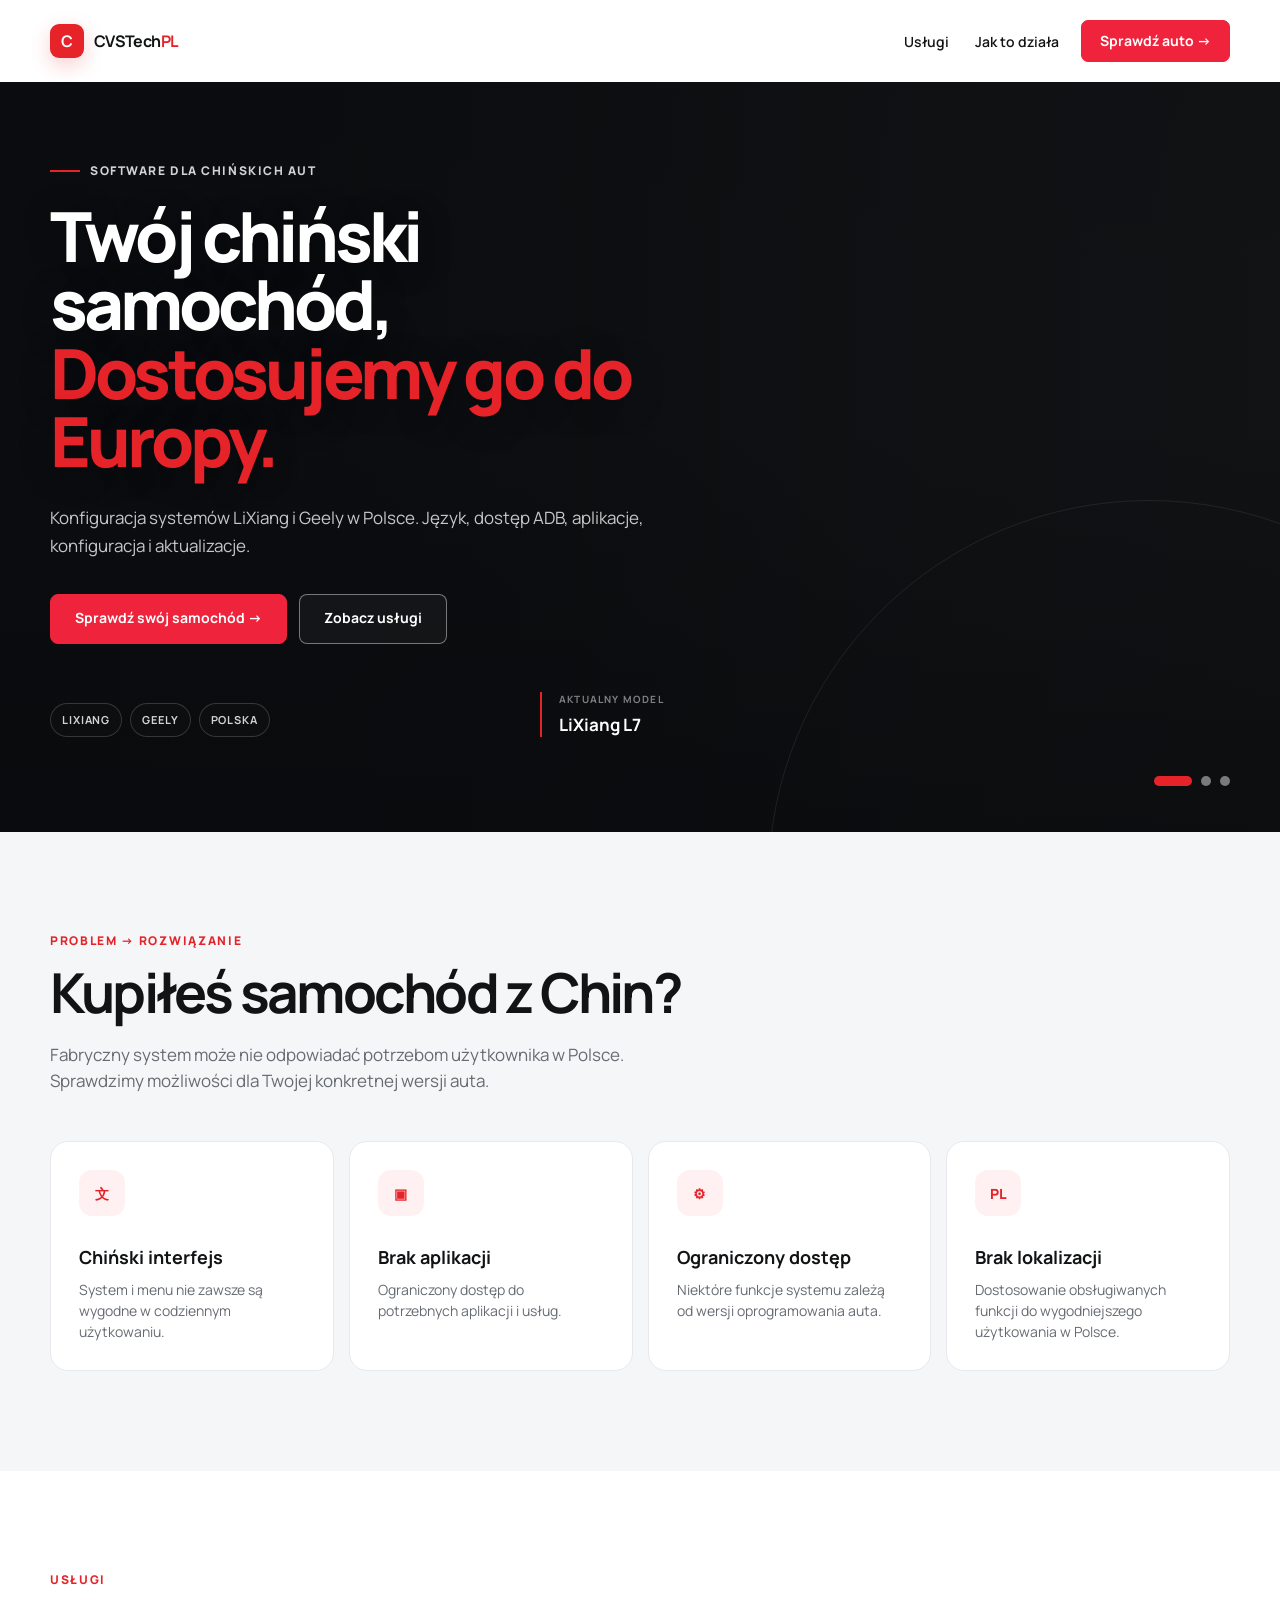
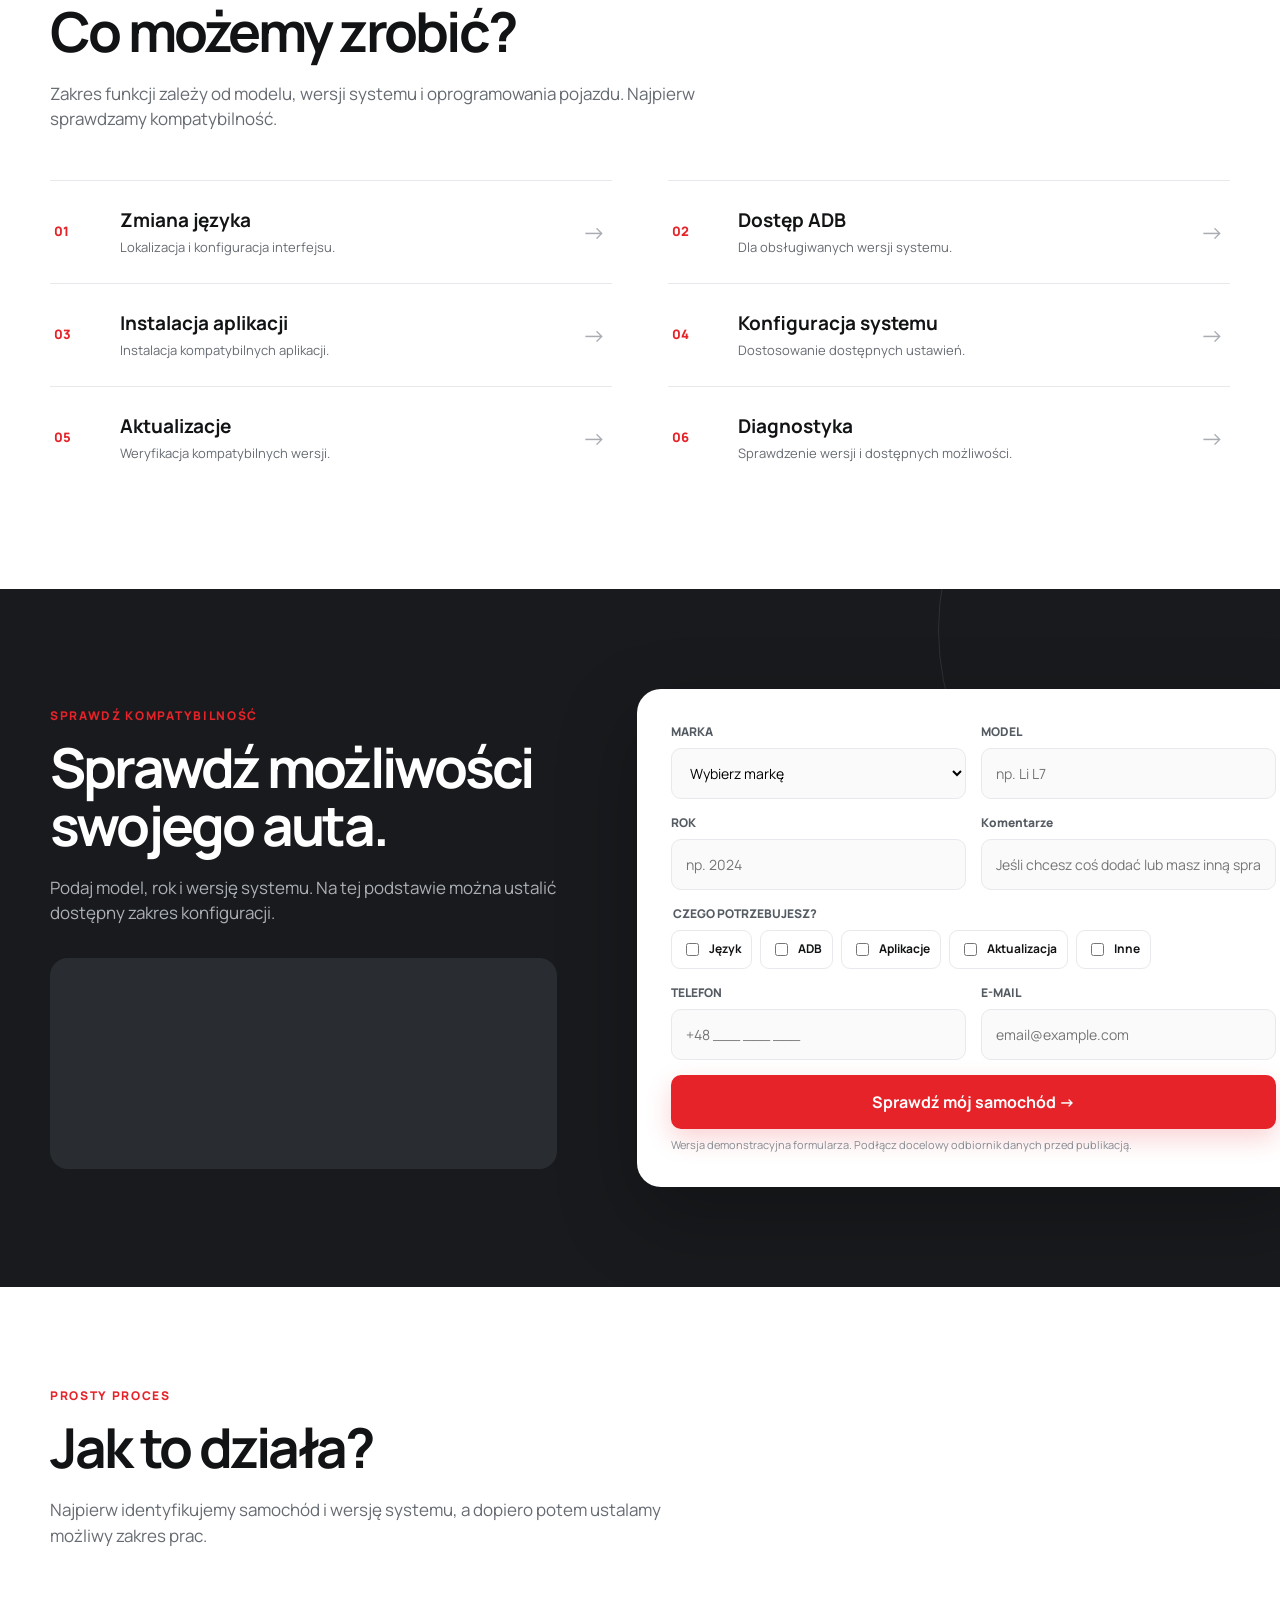
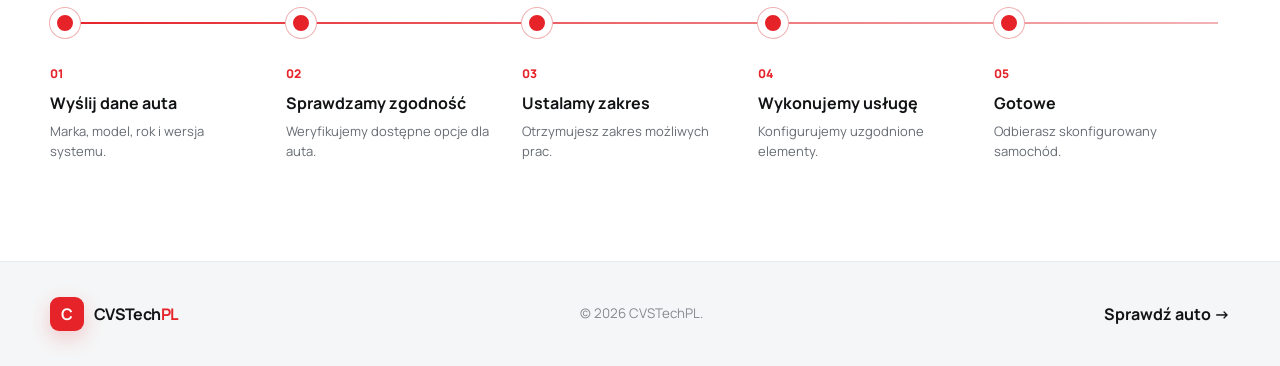
==== index.html @ 25507930 "Fix CTA buttons and Geely EX5 image" ====
<!doctype html>
<html lang="pl">

<head>
  <meta charset="utf-8">

  <meta
    name="viewport"
    content="width=device-width, initial-scale=1"
  >

  <meta
    name="description"
    content="Konfiguracja systemów Li Auto i Geely w Polsce: język, ADB, aplikacje, aktualizacje i diagnostyka."
  >

  <title>CVSTech PL | LiXiang & Geely</title>

  <!-- Google Fonts -->
  <link
    rel="preconnect"
    href="https://fonts.googleapis.com"
  >

  <link
    rel="preconnect"
    href="https://fonts.gstatic.com"
    crossorigin
  >

  <link
    href="https://fonts.googleapis.com/css2?family=Manrope:wght@400;500;600;700;800&display=swap"
    rel="stylesheet"
  >

  <!-- Main stylesheet -->
  <link
    rel="stylesheet"
    href="style.css"
  >

  <!-- =====================================================
       BUTTON / NAVIGATION FIX
       Оставляем здесь, чтобы не ломать существующий style.css
  ====================================================== -->

  <style>

    html {
      scroll-behavior: smooth;
    }


    /* =====================================================
       BUTTON RESET
    ====================================================== */

    button {
      font: inherit;
    }


    /* =====================================================
       BRAND BUTTON
    ====================================================== */

    .brand-button {
      appearance: none;
      -webkit-appearance: none;

      display: inline-flex;
      align-items: center;
      gap: 10px;

      margin: 0;
      padding: 0;

      border: 0;
      outline: 0;

      background: transparent;
      color: inherit;

      font-family: inherit;
      font-size: inherit;
      font-weight: 700;

      cursor: pointer;
    }


    /* =====================================================
       NAVIGATION
    ====================================================== */

    .main-nav {
      display: flex;
      align-items: center;
      gap: 18px;
    }


    .nav-button {
      appearance: none;
      -webkit-appearance: none;

      display: inline-flex;
      align-items: center;
      justify-content: center;

      margin: 0;
      padding: 9px 4px;

      border: none;
      outline: none;

      background: transparent;
      color: inherit;

      font-family: inherit;
      font-size: 14px;
      font-weight: 600;

      cursor: pointer;

      transition:
        color 0.2s ease,
        opacity 0.2s ease;
    }


    .nav-button:hover {
      color: #ef233c;
    }


    /* =====================================================
       NEW CTA BUTTON
    ====================================================== */

    .cv-button {
      appearance: none;
      -webkit-appearance: none;

      display: inline-flex;
      align-items: center;
      justify-content: center;

      min-height: 50px;

      padding: 14px 24px;

      border: 1px solid #ef233c;
      border-radius: 8px;

      background: #ef233c;
      color: #ffffff;

      font-family: inherit;
      font-size: 14px;
      font-weight: 700;
      line-height: 1.2;

      text-align: center;
      text-decoration: none;

      cursor: pointer;

      transition:
        background-color 0.2s ease,
        border-color 0.2s ease,
        color 0.2s ease,
        transform 0.2s ease,
        box-shadow 0.2s ease;
    }


    .cv-button:hover {
      background: #d90429;
      border-color: #d90429;

      transform: translateY(-1px);

      box-shadow:
        0 8px 24px
        rgba(239, 35, 60, 0.25);
    }


    .cv-button:active {
      transform: translateY(0);
    }


    .cv-button:focus-visible {
      outline: 3px solid rgba(239, 35, 60, 0.35);
      outline-offset: 3px;
    }


    /* =====================================================
       SMALL HEADER BUTTON
    ====================================================== */

    .cv-button-small {
      min-height: 42px;

      padding: 11px 18px;

      border-radius: 7px;
    }


    /* =====================================================
       SECONDARY BUTTON
    ====================================================== */

    .cv-button-secondary {
      background:
        rgba(255, 255, 255, 0.04);

      border-color:
        rgba(255, 255, 255, 0.42);

      color: #ffffff;

      box-shadow: none;
    }


    .cv-button-secondary:hover {
      background:
        rgba(255, 255, 255, 0.12);

      border-color:
        rgba(255, 255, 255, 0.75);

      color: #ffffff;

      box-shadow: none;
    }


    /* =====================================================
       HERO ACTIONS
    ====================================================== */

    .hero-actions {
      display: flex;
      align-items: center;
      flex-wrap: wrap;

      gap: 12px;

      margin-top: 28px;
    }


    /* =====================================================
       HEADER STRUCTURE
    ====================================================== */

    .header-inner {
      display: flex;
      align-items: center;
      justify-content: space-between;

      gap: 24px;
    }


    /* =====================================================
       CAR IMAGE
    ====================================================== */

    .car-photo {
      overflow: hidden;

      width: 100%;

      margin:
        28px
        0
        0;

      border-radius: 16px;
    }


    .car-photo img {
      display: block;

      width: 100%;
      height: auto;

      object-fit: cover;
    }


    /* =====================================================
       FOOTER BUTTON
    ====================================================== */

    .footer-button {
      appearance: none;
      -webkit-appearance: none;

      margin: 0;
      padding: 8px 0;

      border: 0;

      background: transparent;
      color: inherit;

      font-family: inherit;
      font-size: inherit;
      font-weight: 700;

      cursor: pointer;

      transition:
        color 0.2s ease;
    }


    .footer-button:hover {
      color: #ef233c;
    }


    /* =====================================================
       SCROLL OFFSET
    ====================================================== */

    #top,
    #services,
    #check-car,
    #process {
      scroll-margin-top: 100px;
    }


    /* =====================================================
       MOBILE
    ====================================================== */

    @media (max-width: 768px) {

      .main-nav {
        gap: 8px;
      }


      .main-nav .nav-button {
        display: none;
      }


      .cv-button-small {
        min-height: 40px;

        padding: 10px 13px;

        font-size: 12px;
      }


      .hero-actions {
        flex-direction: column;
        align-items: stretch;

        width: 100%;
      }


      .hero-actions .cv-button {
        width: 100%;
      }


      .mobile-cta .cv-button {
        width: 100%;
      }

    }

  </style>

</head>


<body>


  <!-- =====================================================
       HEADER
  ====================================================== -->

  <header class="site-header">

    <div class="container header-inner">


      <!-- BRAND -->

      <button
        class="brand brand-button"
        type="button"
        data-scroll-target="top"
        aria-label="Przejdź na początek strony"
      >

        <span class="brand-mark">
          C
        </span>

        <span>
          CVSTech<span class="text-red">PL</span>
        </span>

      </button>


      <!-- NAVIGATION -->

      <nav
        class="main-nav"
        aria-label="Główna nawigacja"
      >


        <button
          class="nav-button"
          type="button"
          data-scroll-target="services"
        >
          Usługi
        </button>


        <button
          class="nav-button"
          type="button"
          data-scroll-target="process"
        >
          Jak to działa
        </button>


        <button
          class="cv-button cv-button-small"
          type="button"
          data-scroll-target="check-car"
        >
          Sprawdź auto →
        </button>


      </nav>


    </div>

  </header>


  <!-- =====================================================
       MAIN
  ====================================================== -->

  <main id="top">


    <!-- ===================================================
         01. HERO
    ==================================================== -->

    <section
      class="hero"
      aria-label="CVSTech - oprogramowanie dla chińskich samochodów"
    >


      <!-- ===============================================
           HERO BACKGROUND CAROUSEL
      ================================================ -->

      <div
        class="hero-carousel"
        aria-hidden="true"
      >


        <!-- LIXIANG L7 -->

        <div
          class="hero-carousel-slide is-active"
          data-model="LiXiang L7"
        ></div>


        <!-- LIXIANG L9 -->

        <div
          class="hero-carousel-slide"
          data-model="LiXiang L9"
        ></div>


        <!-- GEELY EX5 -->

        <div
          class="hero-carousel-slide"
          data-model="Geely EX5"
        ></div>


      </div>


      <!-- ===============================================
           HERO OVERLAY
      ================================================ -->

      <div
        class="hero-carousel-overlay"
        aria-hidden="true"
      ></div>


      <!-- ===============================================
           HERO CONTENT
      ================================================ -->

      <div class="container hero-content">


        <div class="hero-copy">


          <!-- EYEBROW -->

          <p class="eyebrow">
            Software dla chińskich aut
          </p>


          <!-- TITLE -->

          <h1>

            Twój chiński samochód,

            <br>

            <span class="text-red">
              Dostosujemy go do Europy.
            </span>

          </h1>


          <!-- DESCRIPTION -->

          <p class="hero-lead">

            Konfiguracja systemów LiXiang i Geely w Polsce.
            Język, dostęp ADB, aplikacje, konfiguracja
            i aktualizacje.

          </p>


          <!-- ===========================================
               HERO BUTTONS
          ============================================ -->

          <div class="hero-actions">


            <!-- PRIMARY CTA -->

            <button
              class="cv-button"
              type="button"
              data-scroll-target="check-car"
            >
              Sprawdź swój samochód →
            </button>


            <!-- SECONDARY CTA -->

            <button
              class="cv-button cv-button-secondary"
              type="button"
              data-scroll-target="services"
            >
              Zobacz usługi
            </button>


          </div>


          <!-- ===========================================
               HERO INFO
          ============================================ -->

          <div class="hero-info">


            <!-- BRANDS -->

            <div
              class="brand-chips hero-brand-chips"
              aria-label="Obsługiwane marki"
            >


              <span>
                LIXIANG
              </span>


              <span>
                GEELY
              </span>


              <span>
                POLSKA
              </span>


            </div>


            <!-- CURRENT MODEL -->

            <div class="hero-current-model">


              <small>
                AKTUALNY MODEL
              </small>


              <strong id="hero-model-name">
                LiXiang L7
              </strong>


            </div>


          </div>


        </div>


      </div>


      <!-- ===============================================
           CAROUSEL CONTROLS
      ================================================ -->

      <div
        class="hero-carousel-controls"
        aria-label="Wybór samochodu"
      >


        <!-- L7 -->

        <button
          class="hero-carousel-dot is-active"
          type="button"
          data-slide-index="0"
          aria-label="Pokaż LiXiang L7"
          aria-pressed="true"
        ></button>


        <!-- L9 -->

        <button
          class="hero-carousel-dot"
          type="button"
          data-slide-index="1"
          aria-label="Pokaż LiXiang L9"
          aria-pressed="false"
        ></button>


        <!-- GEELY -->

        <button
          class="hero-carousel-dot"
          type="button"
          data-slide-index="2"
          aria-label="Pokaż Geely EX5"
          aria-pressed="false"
        ></button>


      </div>


    </section>


    <!-- ===================================================
         END HERO
    ==================================================== -->


    <!-- ===================================================
         02. CUSTOMER PROBLEMS
    ==================================================== -->

    <section class="section section-muted">


      <div class="container">


        <!-- SECTION LABEL -->

        <p class="section-label">
          Problem → rozwiązanie
        </p>


        <!-- SECTION TITLE -->

        <h2>
          Kupiłeś samochód z Chin?
        </h2>


        <!-- SECTION DESCRIPTION -->

        <p class="section-intro">

          Fabryczny system może nie odpowiadać potrzebom
          użytkownika w Polsce. Sprawdzimy możliwości
          dla Twojej konkretnej wersji auta.

        </p>


        <!-- PROBLEMS GRID -->

        <div class="problem-grid">


          <!-- ===========================================
               CARD 01
          ============================================ -->

          <article class="info-card">


            <span class="card-icon">
              文
            </span>


            <h3>
              Chiński interfejs
            </h3>


            <p>
              System i menu nie zawsze są wygodne
              w codziennym użytkowaniu.
            </p>


          </article>


          <!-- ===========================================
               CARD 02
          ============================================ -->

          <article class="info-card">


            <span class="card-icon">
              ▣
            </span>


            <h3>
              Brak aplikacji
            </h3>


            <p>
              Ograniczony dostęp do potrzebnych
              aplikacji i usług.
            </p>


          </article>


          <!-- ===========================================
               CARD 03
          ============================================ -->

          <article class="info-card">


            <span class="card-icon">
              ⚙
            </span>


            <h3>
              Ograniczony dostęp
            </h3>


            <p>
              Niektóre funkcje systemu zależą
              od wersji oprogramowania auta.
            </p>


          </article>


          <!-- ===========================================
               CARD 04
          ============================================ -->

          <article class="info-card">


            <span class="card-icon">
              PL
            </span>


            <h3>
              Brak lokalizacji
            </h3>


            <p>
              Dostosowanie obsługiwanych funkcji
              do wygodniejszego użytkowania w Polsce.
            </p>


          </article>


        </div>


      </div>


    </section>


    <!-- ===================================================
         03. SERVICES
    ==================================================== -->

    <section
      class="section"
      id="services"
    >


      <div class="container">


        <!-- SECTION LABEL -->

        <p class="section-label">
          Usługi
        </p>


        <!-- TITLE -->

        <h2>
          Co możemy zrobić?
        </h2>


        <!-- INTRO -->

        <p class="section-intro">

          Zakres funkcji zależy od modelu,
          wersji systemu i oprogramowania pojazdu.

          Najpierw sprawdzamy kompatybilność.

        </p>


        <!-- SERVICES -->

        <div class="services-grid">


          <!-- ===========================================
               SERVICE 01
          ============================================ -->

          <article class="service-item">


            <span>
              01
            </span>


            <div>


              <h3>
                Zmiana języka
              </h3>


              <p>
                Lokalizacja i konfiguracja interfejsu.
              </p>


            </div>


            <b>
              →
            </b>


          </article>


          <!-- ===========================================
               SERVICE 02
          ============================================ -->

          <article class="service-item">


            <span>
              02
            </span>


            <div>


              <h3>
                Dostęp ADB
              </h3>


              <p>
                Dla obsługiwanych wersji systemu.
              </p>


            </div>


            <b>
              →
            </b>


          </article>


          <!-- ===========================================
               SERVICE 03
          ============================================ -->

          <article class="service-item">


            <span>
              03
            </span>


            <div>


              <h3>
                Instalacja aplikacji
              </h3>


              <p>
                Instalacja kompatybilnych aplikacji.
              </p>


            </div>


            <b>
              →
            </b>


          </article>


          <!-- ===========================================
               SERVICE 04
          ============================================ -->

          <article class="service-item">


            <span>
              04
            </span>


            <div>


              <h3>
                Konfiguracja systemu
              </h3>


              <p>
                Dostosowanie dostępnych ustawień.
              </p>


            </div>


            <b>
              →
            </b>


          </article>


          <!-- ===========================================
               SERVICE 05
          ============================================ -->

          <article class="service-item">


            <span>
              05
            </span>


            <div>


              <h3>
                Aktualizacje
              </h3>


              <p>
                Weryfikacja kompatybilnych wersji.
              </p>


            </div>


            <b>
              →
            </b>


          </article>


          <!-- ===========================================
               SERVICE 06
          ============================================ -->

          <article class="service-item">


            <span>
              06
            </span>


            <div>


              <h3>
                Diagnostyka
              </h3>


              <p>
                Sprawdzenie wersji
                i dostępnych możliwości.
              </p>


            </div>


            <b>
              →
            </b>


          </article>


        </div>


      </div>


    </section>


    <!-- ===================================================
         04. CAR CHECK
    ==================================================== -->

    <section
      class="check-car"
      id="check-car"
    >


      <div class="container check-grid">


        <!-- =============================================
             LEFT COLUMN
        ============================================== -->

        <div>


          <!-- LABEL -->

          <p class="section-label">
            Sprawdź kompatybilność
          </p>


          <!-- TITLE -->

          <h2>
            Sprawdź możliwości swojego auta.
          </h2>


          <!-- DESCRIPTION -->

          <p class="section-intro">

            Podaj model, rok i wersję systemu.

            Na tej podstawie można ustalić
            dostępny zakres konfiguracji.

          </p>


          <!-- CAR IMAGE -->

         <figure
  class="car-photo car-photo-geely"
  role="img"
  aria-label="Geely EX5"
></figure>


        </div>


        <!-- =============================================
             FORM
        ============================================== -->

        <form
          class="lead-form"
          id="lead-form"
        >


          <div class="form-grid">


            <!-- =========================================
                 BRAND
            ========================================== -->

            <label>


              <span>
                MARKA
              </span>


              <select
                name="brand"
                required
              >


                <option
                  value=""
                  selected
                  disabled
                >
                  Wybierz markę
                </option>


                <option value="Li Auto">
                  Li Auto
                </option>


                <option value="Geely">
                  Geely
                </option>


                <option value="Inna">
                  Inna
                </option>


              </select>


            </label>


            <!-- =========================================
                 MODEL
            ========================================== -->

            <label>


              <span>
                MODEL
              </span>


              <input
                type="text"
                name="model"
                required
                placeholder="np. Li L7"
              >


            </label>


            <!-- =========================================
                 YEAR
            ========================================== -->

            <label>


              <span>
                ROK
              </span>


              <input
                type="text"
                name="year"
                inputmode="numeric"
                placeholder="np. 2024"
              >


            </label>


            <!-- =========================================
                 SYSTEM VERSION
            ========================================== -->

            <label>


              <span>
                Komentarze
              </span>


              <input
                type="text"
                name="system-version"
                placeholder="Jeśli chcesz coś dodać lub masz inną sprawę, napisz tutaj"
              >


            </label>


            <!-- =========================================
                 REQUESTED SERVICES
            ========================================== -->

            <fieldset class="form-full">


              <legend>
                CZEGO POTRZEBUJESZ?
              </legend>


              <div class="checkboxes">


                <!-- LANGUAGE -->

                <label>

                  <input
                    type="checkbox"
                    name="services"
                    value="language"
                  >

                  Język

                </label>


                <!-- ADB -->

                <label>

                  <input
                    type="checkbox"
                    name="services"
                    value="adb"
                  >

                  ADB

                </label>


                <!-- APPLICATIONS -->

                <label>

                  <input
                    type="checkbox"
                    name="services"
                    value="apps"
                  >

                  Aplikacje

                </label>


                <!-- UPDATE -->

                <label>

                  <input
                    type="checkbox"
                    name="services"
                    value="update"
                  >

                  Aktualizacja

                </label>


                <!-- OTHER -->

                <label>

                  <input
                    type="checkbox"
                    name="services"
                    value="other"
                  >

                  Inne

                </label>


              </div>


            </fieldset>


            <!-- =========================================
                 PHONE
            ========================================== -->

            <label>


              <span>
                TELEFON
              </span>


              <input
                type="tel"
                name="phone"
                placeholder="+48 ___ ___ ___"
              >


            </label>


            <!-- =========================================
                 EMAIL
            ========================================== -->

            <label>


              <span>
                E-MAIL
              </span>


              <input
                type="email"
                name="email"
                placeholder="email@example.com"
              >


            </label>


            <!-- =========================================
                 SUBMIT
            ========================================== -->

            <div class="form-full">


              <button
                class="button button-full"
                type="submit"
              >
                Sprawdź mój samochód →
              </button>


              <p class="form-note">

                Wersja demonstracyjna formularza.

                Podłącz docelowy odbiornik danych
                przed publikacją.

              </p>


              <p
                class="form-success"
                id="form-success"
                role="status"
                hidden
              >

                ✓ Formularz został poprawnie sprawdzony.

              </p>


            </div>


          </div>


        </form>


      </div>


    </section>


    <!-- ===================================================
         05. HOW IT WORKS
    ==================================================== -->

    <section
      class="section"
      id="process"
    >


      <div class="container">


        <!-- LABEL -->

        <p class="section-label">
          Prosty proces
        </p>


        <!-- TITLE -->

        <h2>
          Jak to działa?
        </h2>


        <!-- DESCRIPTION -->

        <p class="section-intro">

          Najpierw identyfikujemy samochód
          i wersję systemu, a dopiero potem
          ustalamy możliwy zakres prac.

        </p>


        <!-- STEPS -->

        <div class="steps">


          <!-- ===========================================
               STEP 01
          ============================================ -->

          <article class="step">


            <i></i>


            <span>
              01
            </span>


            <h3>
              Wyślij dane auta
            </h3>


            <p>
              Marka, model, rok i wersja systemu.
            </p>


          </article>


          <!-- ===========================================
               STEP 02
          ============================================ -->

          <article class="step">


            <i></i>


            <span>
              02
            </span>


            <h3>
              Sprawdzamy zgodność
            </h3>


            <p>
              Weryfikujemy dostępne opcje dla auta.
            </p>


          </article>


          <!-- ===========================================
               STEP 03
          ============================================ -->

          <article class="step">


            <i></i>


            <span>
              03
            </span>


            <h3>
              Ustalamy zakres
            </h3>


            <p>
              Otrzymujesz zakres możliwych prac.
            </p>


          </article>


          <!-- ===========================================
               STEP 04
          ============================================ -->

          <article class="step">


            <i></i>


            <span>
              04
            </span>


            <h3>
              Wykonujemy usługę
            </h3>


            <p>
              Konfigurujemy uzgodnione elementy.
            </p>


          </article>


          <!-- ===========================================
               STEP 05
          ============================================ -->

          <article class="step">


            <i></i>


            <span>
              05
            </span>


            <h3>
              Gotowe
            </h3>


            <p>
              Odbierasz skonfigurowany samochód.
            </p>


          </article>


        </div>


      </div>


    </section>


  </main>


  <!-- =====================================================
       FOOTER
  ====================================================== -->

  <footer class="site-footer">


    <div class="container footer-inner">


      <!-- BRAND -->

      <button
        class="brand brand-button"
        type="button"
        data-scroll-target="top"
        aria-label="Przejdź na początek strony"
      >


        <span class="brand-mark">
          C
        </span>


        <span>
          CVSTech<span class="text-red">PL</span>
        </span>


      </button>


      <!-- COPYRIGHT -->

      <small>
        © 2026 CVSTechPL.
      </small>


      <!-- FOOTER CTA -->

      <button
        class="footer-button"
        type="button"
        data-scroll-target="check-car"
      >
        Sprawdź auto →
      </button>


    </div>


  </footer>


  <!-- =====================================================
       MOBILE CTA
  ====================================================== -->

  <div class="mobile-cta">


    <button
      class="cv-button"
      type="button"
      data-scroll-target="check-car"
    >
      Sprawdź swój samochód →
    </button>


  </div>


  <!-- =====================================================
       EXISTING JAVASCRIPT
  ====================================================== -->

  <script src="main.js"></script>


  <!-- =====================================================
       NAVIGATION FIX
  ====================================================== -->

  <script>

    /*
     * =====================================================
     * SMOOTH NAVIGATION
     * =====================================================
     *
     * Każdy przycisk posiada atrybut:
     *
     * data-scroll-target="..."
     *
     * Kliknięcie przewija stronę do elementu
     * posiadającego odpowiednie ID.
     */

    const navigationButtons =
      document.querySelectorAll(
        "[data-scroll-target]"
      );


    navigationButtons.forEach(
      function (button) {


        button.addEventListener(
          "click",
          function () {


            const targetId =
              button.getAttribute(
                "data-scroll-target"
              );


            if (!targetId) {

              return;

            }


            const targetElement =
              document.getElementById(
                targetId
              );


            if (!targetElement) {

              console.warn(
                "CVSTech: target not found:",
                targetId
              );

              return;

            }


            targetElement.scrollIntoView({
              behavior: "smooth",
              block: "start"
            });


          }
        );


      }
    );


    /*
     * =====================================================
     * FORM DEMO
     * =====================================================
     *
     * Formularz pozostaje demonstracyjny.
     *
     * Zapobiegamy przeładowaniu strony podczas
     * testowania formularza lokalnie.
     */

    const leadForm =
      document.getElementById(
        "lead-form"
      );


    const formSuccess =
      document.getElementById(
        "form-success"
      );


    if (leadForm) {


      leadForm.addEventListener(
        "submit",
        function (event) {


          event.preventDefault();


          /*
           * Browser validation
           */

          if (!leadForm.checkValidity()) {


            leadForm.reportValidity();


            return;


          }


          /*
           * Show demo success message
           */

          if (formSuccess) {


            formSuccess.hidden =
              false;


          }


        }
      );


    }

  </script>


</body>

</html>
---- style.css ----
/* =========================================================
   01. DESIGN TOKENS
========================================================= */

:root {
  --red: #e52329;
  --red-hover: #c81920;
  --ink: #111315;
  --graphite: #292d32;
  --muted: #666b72;
  --surface: #f5f6f7;
  --border: #e7e9ec;
  --white: #ffffff;
  --dark: #181a1d;

  --radius: 18px;
  --shadow: 0 18px 55px rgba(17, 19, 21, 0.09);

  --container: 1180px;
}


/* =========================================================
   02. RESET & BASE
========================================================= */

* {
  box-sizing: border-box;
}

html {
  scroll-behavior: smooth;
}

body {
  margin: 0;

  overflow-x: hidden;

  background: var(--white);
  color: var(--ink);

  font-family: "Manrope", Arial, sans-serif;
  line-height: 1.5;
}

img {
  display: block;

  max-width: 100%;
}

a {
  color: inherit;
}

button,
input,
select {
  font: inherit;
}

.container {
  width: min(
    var(--container),
    calc(100% - 40px)
  );

  margin-inline: auto;
}

.text-red {
  color: var(--red);
}


/* =========================================================
   TYPOGRAPHY
========================================================= */

h1,
h2,
h3,
p {
  margin-top: 0;
}

h1 {
  max-width: 760px;

  margin-bottom: 26px;

  font-size: clamp(
    48px,
    5.5vw,
    79px
  );

  line-height: 0.99;

  letter-spacing: -0.065em;
}

h2 {
  margin-bottom: 20px;

  font-size: clamp(
    36px,
    4.3vw,
    58px
  );

  line-height: 1.05;

  letter-spacing: -0.05em;
}

h3 {
  margin-bottom: 8px;
}


/* =========================================================
   SECTION
========================================================= */

.section {
  position: relative;

  padding: 100px 0;
}

.section-muted {
  background: var(--surface);
}

.section-label {
  margin-bottom: 14px;

  color: var(--red);

  font-size: 12px;
  font-weight: 800;

  letter-spacing: 0.14em;

  text-transform: uppercase;
}

.section-intro {
  max-width: 660px;

  margin-bottom: 0;

  color: var(--muted);

  font-size: 17px;
}


/* =========================================================
   03. BUTTONS & BRAND
========================================================= */

.brand {
  display: inline-flex;

  align-items: center;

  gap: 12px;

  color: var(--ink);

  font-size: 21px;
  font-weight: 800;

  letter-spacing: -0.04em;

  text-decoration: none;
}

.brand-mark {
  display: grid;

  width: 34px;
  height: 34px;

  place-items: center;

  border-radius: 9px;

  background: var(--red);
  color: var(--white);

  box-shadow:
    0 7px 20px
    rgba(229, 35, 41, 0.22);
}

.button {
  display: inline-flex;

  align-items: center;
  justify-content: center;

  gap: 10px;

  padding: 15px 22px;

  border: 0;
  border-radius: 10px;

  background: var(--red);
  color: var(--white);

  font-weight: 700;

  text-decoration: none;

  cursor: pointer;

  box-shadow:
    0 10px 26px
    rgba(229, 35, 41, 0.2);

  transition: 0.22s ease;
}

.button:hover {
  background: var(--red-hover);

  transform: translateY(-2px);
}

.button-secondary {
  border:
    1px solid
    var(--border);

  background: var(--white);
  color: var(--ink);

  box-shadow: none;
}

.button-secondary:hover {
  background: var(--surface);
}

.button-small {
  padding: 12px 17px;

  font-size: 13px;
}

.button-full {
  width: 100%;
}


/* =========================================================
   04. HEADER
========================================================= */

.site-header {
  position: relative;

  z-index: 100;

  background: var(--white);
}

.header-inner {
  display: flex;

  min-height: 82px;

  align-items: center;
  justify-content: space-between;
}

.main-nav {
  display: flex;

  align-items: center;

  gap: 30px;
}

.main-nav > a:not(.button) {
  color: var(--graphite);

  font-size: 14px;
  font-weight: 600;

  text-decoration: none;
}

.main-nav > a:not(.button):hover {
  color: var(--red);
}


/* =========================================================
   05. HERO
========================================================= */

.hero {
  position: relative;

  width: 100%;

  min-height: 720px;

  overflow: hidden;

  background: #111315;
  color: #ffffff;

  isolation: isolate;
}


/* =========================================================
   HERO BACKGROUND CAROUSEL
========================================================= */

.hero-carousel {
  position: absolute;

  inset: 0;

  z-index: 0;

  width: 100%;
  height: 100%;

  overflow: hidden;

  pointer-events: none;
}

.hero-carousel-slide {
  position: absolute;

  inset: 0;

  width: 100%;
  height: 100%;

  background-repeat: no-repeat;
  background-position: center;
  background-size: cover;

  opacity: 0;

  transform: scale(1.04);

  transition:
    opacity 1.1s ease,
    transform 7s ease;
}


/* =========================================================
   SLIDE 1 - LIXIANG L7
========================================================= */

.hero-carousel-slide:nth-child(1) {
  background-image:
    linear-gradient(
      90deg,
      rgba(10, 12, 15, 0.96) 0%,
      rgba(10, 12, 15, 0.90) 25%,
      rgba(10, 12, 15, 0.70) 47%,
      rgba(10, 12, 15, 0.28) 72%,
      rgba(10, 12, 15, 0.08) 100%
    ),
    url("https://www.auto-in-china.com/wp-content/uploads/2023/07/1-114.jpg");
}


/* =========================================================
   SLIDE 2 - LIXIANG L9
========================================================= */

.hero-carousel-slide:nth-child(2) {
  background-image:
    linear-gradient(
      90deg,
      rgba(10, 12, 15, 0.96) 0%,
      rgba(10, 12, 15, 0.90) 25%,
      rgba(10, 12, 15, 0.70) 47%,
      rgba(10, 12, 15, 0.28) 72%,
      rgba(10, 12, 15, 0.08) 100%
    ),
    url("https://www.auto-in-china.com/wp-content/uploads/2023/08/li-auto-l9.jpg");
}


/* =========================================================
   SLIDE 3 - GEELY EX5
========================================================= */

.hero-carousel-slide:nth-child(3) {
  background-image:
    linear-gradient(
      90deg,
      rgba(10, 12, 15, 0.96) 0%,
      rgba(10, 12, 15, 0.90) 25%,
      rgba(10, 12, 15, 0.70) 47%,
      rgba(10, 12, 15, 0.28) 72%,
      rgba(10, 12, 15, 0.08) 100%
    ),
    url("https://www.geely.com/-/media/project/web-portal/models/ex5/model-colors/new/silver/ex5-silver---2.png?h=1000&iar=0&w=1500&hash=7B6BDBC3D302ABB242EFCC9C5E4ED8EF");
}


/* =========================================================
   ACTIVE SLIDE
========================================================= */

.hero-carousel-slide.is-active {
  opacity: 1;

  transform: scale(1);
}


/* =========================================================
   HERO OVERLAY
========================================================= */

.hero-carousel-overlay {
  position: absolute;

  inset: 0;

  z-index: 1;

  pointer-events: none;

  background:
    linear-gradient(
      180deg,
      rgba(8, 10, 12, 0.05) 0%,
      rgba(8, 10, 12, 0) 45%,
      rgba(8, 10, 12, 0.60) 100%
    );
}


/* =========================================================
   HERO DECORATION
========================================================= */

.hero::after {
  position: absolute;

  right: -250px;
  bottom: -430px;

  z-index: 1;

  width: 760px;
  height: 760px;

  border:
    1px solid
    rgba(255, 255, 255, 0.08);

  border-radius: 50%;

  pointer-events: none;

  content: "";
}


/* =========================================================
   HERO CONTENT
========================================================= */

.hero-content {
  position: relative;

  z-index: 3;

  display: flex;

  min-height: 720px;

  align-items: center;

  padding-top: 80px;
  padding-bottom: 95px;
}

.hero-copy {
  position: relative;

  z-index: 3;

  width: min(
    720px,
    66%
  );
}


/* =========================================================
   HERO EYEBROW
========================================================= */

.hero .eyebrow {
  display: flex;

  align-items: center;

  gap: 10px;

  margin:
    0 0 22px;

  color:
    rgba(
      255,
      255,
      255,
      0.82
    );

  font-size: 12px;
  font-weight: 800;

  letter-spacing: 0.13em;

  text-transform: uppercase;
}

.hero .eyebrow::before {
  width: 30px;
  height: 2px;

  flex-shrink: 0;

  background: var(--red);

  content: "";
}


/* =========================================================
   HERO TITLE
========================================================= */

.hero h1 {
  max-width: 760px;

  margin:
    0 0 28px;

  color: #ffffff;

  font-size:
    clamp(
      50px,
      5.4vw,
      78px
    );

  font-weight: 800;

  line-height: 0.99;

  letter-spacing: -0.055em;

  text-shadow:
    0 5px 35px
    rgba(0, 0, 0, 0.32);
}

.hero .text-red {
  color: var(--red);
}


/* =========================================================
   HERO DESCRIPTION
========================================================= */

.hero-lead {
  max-width: 610px;

  margin:
    0 0 34px;

  color:
    rgba(
      255,
      255,
      255,
      0.77
    );

  font-size: 17px;

  line-height: 1.65;
}


/* =========================================================
   HERO BUTTONS
========================================================= */

.hero-actions {
  display: flex;

  flex-wrap: wrap;

  gap: 12px;
}

.hero-actions .button {
  display: inline-flex;

  min-height: 50px;

  align-items: center;
  justify-content: center;

  padding: 13px 22px;

  border-radius: 8px;

  font-size: 14px;
  font-weight: 700;

  text-decoration: none;

  transition:
    transform 0.2s ease,
    background-color 0.2s ease,
    border-color 0.2s ease,
    color 0.2s ease;
}

.hero-actions .button:hover {
  transform: translateY(-2px);
}

.hero-actions .button-secondary,
.button-hero-secondary {
  border:
    1px solid
    rgba(255, 255, 255, 0.26);

  background:
    rgba(255, 255, 255, 0.09);

  color: #ffffff;

  box-shadow: none;

  backdrop-filter: blur(12px);

  -webkit-backdrop-filter:
    blur(12px);
}

.hero-actions .button-secondary:hover,
.button-hero-secondary:hover {
  border-color:
    rgba(255, 255, 255, 0.48);

  background:
    rgba(255, 255, 255, 0.17);

  color: #ffffff;
}


/* =========================================================
   HERO INFO
========================================================= */

.hero-info {
  display: flex;

  max-width: 650px;

  align-items: flex-end;
  justify-content: space-between;

  gap: 40px;

  margin-top: 48px;
}


/* =========================================================
   HERO BRAND CHIPS
========================================================= */

.hero-brand-chips,
.hero .brand-chips {
  display: flex;

  flex-wrap: wrap;

  gap: 8px;

  margin-top: 0;
}

.hero-brand-chips span,
.hero .brand-chips span {
  display: inline-flex;

  align-items: center;
  justify-content: center;

  padding: 8px 11px;

  border:
    1px solid
    rgba(255, 255, 255, 0.17);

  border-radius: 999px;

  background:
    rgba(17, 19, 21, 0.42);

  color:
    rgba(255, 255, 255, 0.82);

  font-size: 11px;
  font-weight: 700;

  letter-spacing: 0.08em;

  backdrop-filter:
    blur(12px);

  -webkit-backdrop-filter:
    blur(12px);
}


/* =========================================================
   CURRENT MODEL
========================================================= */

.hero-current-model {
  min-width: 160px;

  padding-left: 17px;

  border-left:
    2px solid
    var(--red);
}

.hero-current-model small {
  display: block;

  margin-bottom: 5px;

  color:
    rgba(255, 255, 255, 0.48);

  font-size: 10px;
  font-weight: 700;

  letter-spacing: 0.12em;
}

.hero-current-model strong {
  color: #ffffff;

  font-size: 17px;
  font-weight: 700;
}


/* =========================================================
   CAROUSEL CONTROLS
========================================================= */

.hero-carousel-controls {
  position: absolute;

  right:
    max(
      30px,
      calc(
        (100vw - var(--container)) / 2
      )
    );

  bottom: 46px;

  z-index: 4;

  display: flex;

  align-items: center;

  gap: 9px;
}

.hero-carousel-dot {
  display: block;

  width: 10px;
  height: 10px;

  padding: 0;

  border: 0;
  border-radius: 999px;

  background:
    rgba(255, 255, 255, 0.45);

  cursor: pointer;

  transition:
    width 0.3s ease,
    background-color 0.3s ease,
    transform 0.3s ease;
}

.hero-carousel-dot:hover {
  background:
    rgba(255, 255, 255, 0.82);

  transform: scale(1.1);
}

.hero-carousel-dot.is-active {
  width: 38px;

  background: var(--red);
}


/* =========================================================
   06. CUSTOMER PROBLEMS
========================================================= */

.problem-grid {
  display: grid;

  grid-template-columns:
    repeat(4, 1fr);

  gap: 15px;

  margin-top: 48px;
}

.info-card {
  min-height: 220px;

  padding: 28px;

  border:
    1px solid
    var(--border);

  border-radius:
    var(--radius);

  background:
    var(--white);

  transition: 0.25s ease;
}

.info-card:hover {
  transform:
    translateY(-5px);

  box-shadow:
    var(--shadow);
}

.card-icon {
  display: grid;

  width: 46px;
  height: 46px;

  margin-bottom: 28px;

  place-items: center;

  border-radius: 13px;

  background: #fff1f1;
  color: var(--red);

  font-size: 14px;
  font-weight: 800;
}

.info-card h3 {
  font-size: 18px;
}

.info-card p {
  margin-bottom: 0;

  color: var(--muted);

  font-size: 14px;
}


/* =========================================================
   07. SERVICES
========================================================= */

.services-grid {
  display: grid;

  grid-template-columns:
    1fr 1fr;

  column-gap: 56px;

  margin-top: 48px;
}

.service-item {
  display: grid;

  grid-template-columns:
    54px 1fr 26px;

  gap: 12px;

  align-items: center;

  padding: 25px 4px;

  border-top:
    1px solid
    var(--border);

  transition: 0.2s ease;
}

.service-item:hover {
  padding-left: 10px;
}

.service-item > span {
  color: var(--red);

  font-size: 13px;
  font-weight: 800;
}

.service-item h3 {
  margin: 0;

  font-size: 19px;
}

.service-item p {
  margin:
    4px 0 0;

  color: var(--muted);

  font-size: 13px;
}

.service-item > b {
  color: #a9adb2;

  font-size: 24px;
  font-weight: 400;
}

.service-item:hover > b {
  color: var(--red);
}


/* =========================================================
   08. CAR CHECK
========================================================= */

.check-car {
  position: relative;

  overflow: hidden;

  padding: 100px 0;

  background: var(--dark);

  color: var(--white);
}

.check-car::before {
  position: absolute;

  top: -220px;
  right: -180px;

  width: 520px;
  height: 520px;

  border:
    1px solid #2d3034;

  border-radius: 50%;

  pointer-events: none;

  content: "";
}

.check-grid {
  position: relative;

  display: grid;

  grid-template-columns:
    43% 57%;

  gap: 80px;

  align-items: center;
}

.check-car .section-intro {
  color: #abb0b6;
}

.car-photo {
  height: 210px;

  margin:
    34px 0 0;

  overflow: hidden;

  border-radius: 20px;

  background: #2a2d31;
}

.car-photo img {
  width: 100%;
  height: 100%;

  object-fit: cover;

  opacity: 0.78;
}


/* =========================================================
   FORM
========================================================= */

.lead-form {
  padding: 34px;

  border-radius: 24px;

  background:
    var(--white);

  color: var(--ink);

  box-shadow:
    0 30px 80px
    rgba(0, 0, 0, 0.25);
}

.form-grid {
  display: grid;

  grid-template-columns:
    1fr 1fr;

  gap: 15px;
}

.lead-form label {
  display: flex;

  flex-direction: column;

  gap: 7px;
}

.lead-form label > span,
.lead-form legend {
  color: #555b62;

  font-size: 12px;
  font-weight: 800;
}

.lead-form input,
.lead-form select {
  width: 100%;

  padding: 14px;

  border:
    1px solid
    var(--border);

  border-radius: 10px;

  outline: none;

  background: #fafafa;

  font-size: 14px;
}

.lead-form input:focus,
.lead-form select:focus {
  border-color:
    var(--red);

  box-shadow:
    0 0 0 3px
    rgba(229, 35, 41, 0.08);
}

.form-full {
  grid-column:
    1 / -1;
}

fieldset.form-full {
  margin: 0;
  padding: 0;

  border: 0;
}

.checkboxes {
  display: flex;

  flex-wrap: wrap;

  gap: 8px;

  margin-top: 7px;
}

.checkboxes label {
  display: inline-flex;

  flex-direction: row;

  align-items: center;

  padding: 9px 10px;

  border:
    1px solid
    var(--border);

  border-radius: 9px;

  font-size: 12px;
  font-weight: 700;

  cursor: pointer;
}

.checkboxes input {
  width: auto;

  accent-color:
    var(--red);
}

.form-note {
  margin:
    8px 0 0;

  color: #858a90;

  font-size: 11px;
}

.form-success {
  display: none;

  margin:
    10px 0 0;

  color: #177245;

  font-size: 13px;
  font-weight: 700;
}

.form-success.is-visible {
  display: block;
}


/* =========================================================
   09. HOW IT WORKS
========================================================= */

.steps {
  position: relative;

  display: grid;

  grid-template-columns:
    repeat(5, 1fr);

  margin-top: 60px;
}

.steps::before {
  position: absolute;

  top: 14px;
  right: 1%;
  left: 1%;

  height: 2px;

  background:
    linear-gradient(
      90deg,
      var(--red),
      #f2b2b4
    );

  content: "";
}

.step {
  position: relative;

  padding-right: 25px;
}

.step i {
  position: relative;

  z-index: 1;

  display: block;

  width: 30px;
  height: 30px;

  margin-bottom: 27px;

  border:
    7px solid
    var(--white);

  border-radius: 50%;

  background:
    var(--red);

  box-shadow:
    0 0 0 1px
    #efb0b2;
}

.step span {
  display: block;

  margin-bottom: 8px;

  color: var(--red);

  font-size: 12px;
  font-weight: 800;
}

.step h3 {
  margin:
    0 0 7px;

  font-size: 16px;
}

.step p {
  margin: 0;

  color: var(--muted);

  font-size: 13px;
}


/* =========================================================
   10. FOOTER
========================================================= */

.site-footer {
  padding: 32px 0;

  border-top:
    1px solid
    var(--border);

  background:
    var(--surface);
}

.footer-inner {
  display: flex;

  align-items: center;
  justify-content: space-between;

  gap: 24px;
}

.footer-inner small {
  color: #858a90;
}

.mobile-cta {
  display: none;
}


/* =========================================================
   11. TABLET
========================================================= */

@media (max-width: 900px) {

  .main-nav > a:not(.button) {
    display: none;
  }


  /* HERO */

  .hero {
    min-height: 690px;
  }

  .hero-content {
    min-height: 690px;

    align-items: flex-end;

    padding-top: 100px;
    padding-bottom: 110px;
  }

  .hero-copy {
    width: 84%;
  }

  .hero h1 {
    font-size:
      clamp(
        48px,
        8vw,
        68px
      );
  }

  .hero-carousel-slide {
    background-position:
      66% center;
  }

  .hero-carousel-controls {
    right: 24px;
    bottom: 38px;
  }

  .hero-info {
    max-width: 100%;
  }


  /* CONTENT */

  .problem-grid {
    grid-template-columns:
      1fr 1fr;
  }

  .services-grid {
    grid-template-columns:
      1fr;
  }

  .check-grid {
    grid-template-columns:
      1fr;

    gap: 45px;
  }


  /* STEPS */

  .steps {
    grid-template-columns:
      1fr;

    gap: 24px;
  }

  .steps::before {
    top: 5px;
    right: auto;
    bottom: 5px;
    left: 14px;

    width: 2px;
    height: auto;

    background:
      linear-gradient(
        var(--red),
        #f2b2b4
      );
  }

  .step {
    padding:
      0 0 0 54px;
  }

  .step i {
    position: absolute;

    top: 0;
    left: 0;

    margin: 0;
  }

}


/* =========================================================
   12. MOBILE
========================================================= */

@media (max-width: 600px) {

  .container {
    width:
      min(
        var(--container),
        calc(100% - 28px)
      );
  }


  /* HEADER */

  .header-inner {
    min-height: 70px;
  }

  .main-nav .button {
    padding: 11px 14px;

    font-size: 12px;
  }


  /* GLOBAL */

  h2 {
    font-size: 39px;
  }


  /* HERO */

  .hero {
    min-height: 720px;
  }

  .hero-content {
    min-height: 720px;

    align-items: flex-end;

    padding-top: 105px;
    padding-bottom: 115px;
  }

  .hero-copy {
    width: 100%;
  }

  .hero-carousel-slide {
    background-position:
      70% center;
  }

  .hero-carousel-overlay {
    background:
      linear-gradient(
        180deg,
        rgba(8, 10, 12, 0.13) 0%,
        rgba(8, 10, 12, 0.28) 25%,
        rgba(8, 10, 12, 0.67) 57%,
        rgba(8, 10, 12, 0.96) 86%,
        rgba(8, 10, 12, 1) 100%
      );
  }


  /* HERO TEXT */

  .hero .eyebrow {
    margin-bottom: 17px;

    font-size: 10px;
  }

  .hero h1 {
    max-width: 100%;

    margin-bottom: 22px;

    font-size:
      clamp(
        41px,
        12vw,
        54px
      );

    line-height: 1;

    letter-spacing: -0.05em;
  }

  .hero-lead {
    max-width: 96%;

    margin-bottom: 27px;

    font-size: 15px;

    line-height: 1.55;
  }


  /* HERO BUTTONS */

  .hero-actions {
    width: 100%;

    flex-direction: column;

    gap: 9px;
  }

  .hero-actions .button {
    width: 100%;

    min-height: 50px;
  }


  /* HERO INFO */

  .hero-info {
    align-items: flex-start;

    flex-direction: column;

    gap: 18px;

    margin-top: 28px;
  }

  .hero-current-model {
    display: none;
  }


  /* HERO CHIPS */

  .hero-brand-chips,
  .hero .brand-chips {
    gap: 6px;
  }

  .hero-brand-chips span,
  .hero .brand-chips span {
    padding: 7px 9px;

    font-size: 10px;
  }


  /* HERO DOTS */

  .hero-carousel-controls {
    right: 15px;
    bottom: 70px;
    left: 15px;

    justify-content: center;
  }

  .hero-carousel-dot {
    width: 9px;
    height: 9px;
  }

  .hero-carousel-dot.is-active {
    width: 32px;
  }


  /* SECTIONS */

  .section,
  .check-car {
    padding: 72px 0;
  }

  .problem-grid {
    grid-template-columns:
      1fr;
  }

  .info-card {
    min-height: auto;
  }


  /* FORM */

  .lead-form {
    padding: 22px;
  }

  .form-grid {
    grid-template-columns:
      1fr;
  }

  .form-full {
    grid-column: auto;
  }


  /* FOOTER */

  .footer-inner {
    flex-direction: column;

    align-items: flex-start;
  }


  /* MOBILE CTA */

  .mobile-cta {
    position: fixed;

    z-index: 20;

    right: 14px;
    bottom: 12px;
    left: 14px;

    display: block;
  }

  .mobile-cta .button {
    box-shadow:
      0 12px 35px
      rgba(229, 35, 41, 0.3);
  }

}


/* =========================================================
   13. VERY SMALL MOBILE
========================================================= */

@media (max-width: 380px) {

  .hero h1 {
    font-size: 39px;
  }

  .hero-lead {
    font-size: 14px;
  }

  .hero-content {
    padding-bottom: 115px;
  }

}


/* =========================================================
   14. ACCESSIBILITY
========================================================= */

@media (prefers-reduced-motion: reduce) {

  html {
    scroll-behavior: auto;
  }

  .hero-carousel-slide {
    transform: none;

    transition:
      opacity 0.25s ease;
  }

  .hero-carousel-dot {
    transition: none;
  }

}
/* =========================================================
   GEELY EX5 PHOTO - CHECK CAR SECTION
========================================================= */

.car-photo.car-photo-geely {
  position: relative;

  display: block;

  width: 100%;
  height: auto;
  aspect-ratio: 12 / 5;

  margin: 32px 0 0;

  overflow: hidden;

  border-radius: 18px;

  background-color: #292d31;

  background-image:
    url("https://geely.am/assets/images/c9/c97eac_EX5-model-selection---PC.jpg");

  background-repeat: no-repeat;

  background-position: center center;

  background-size: cover;

  box-shadow: none;
}
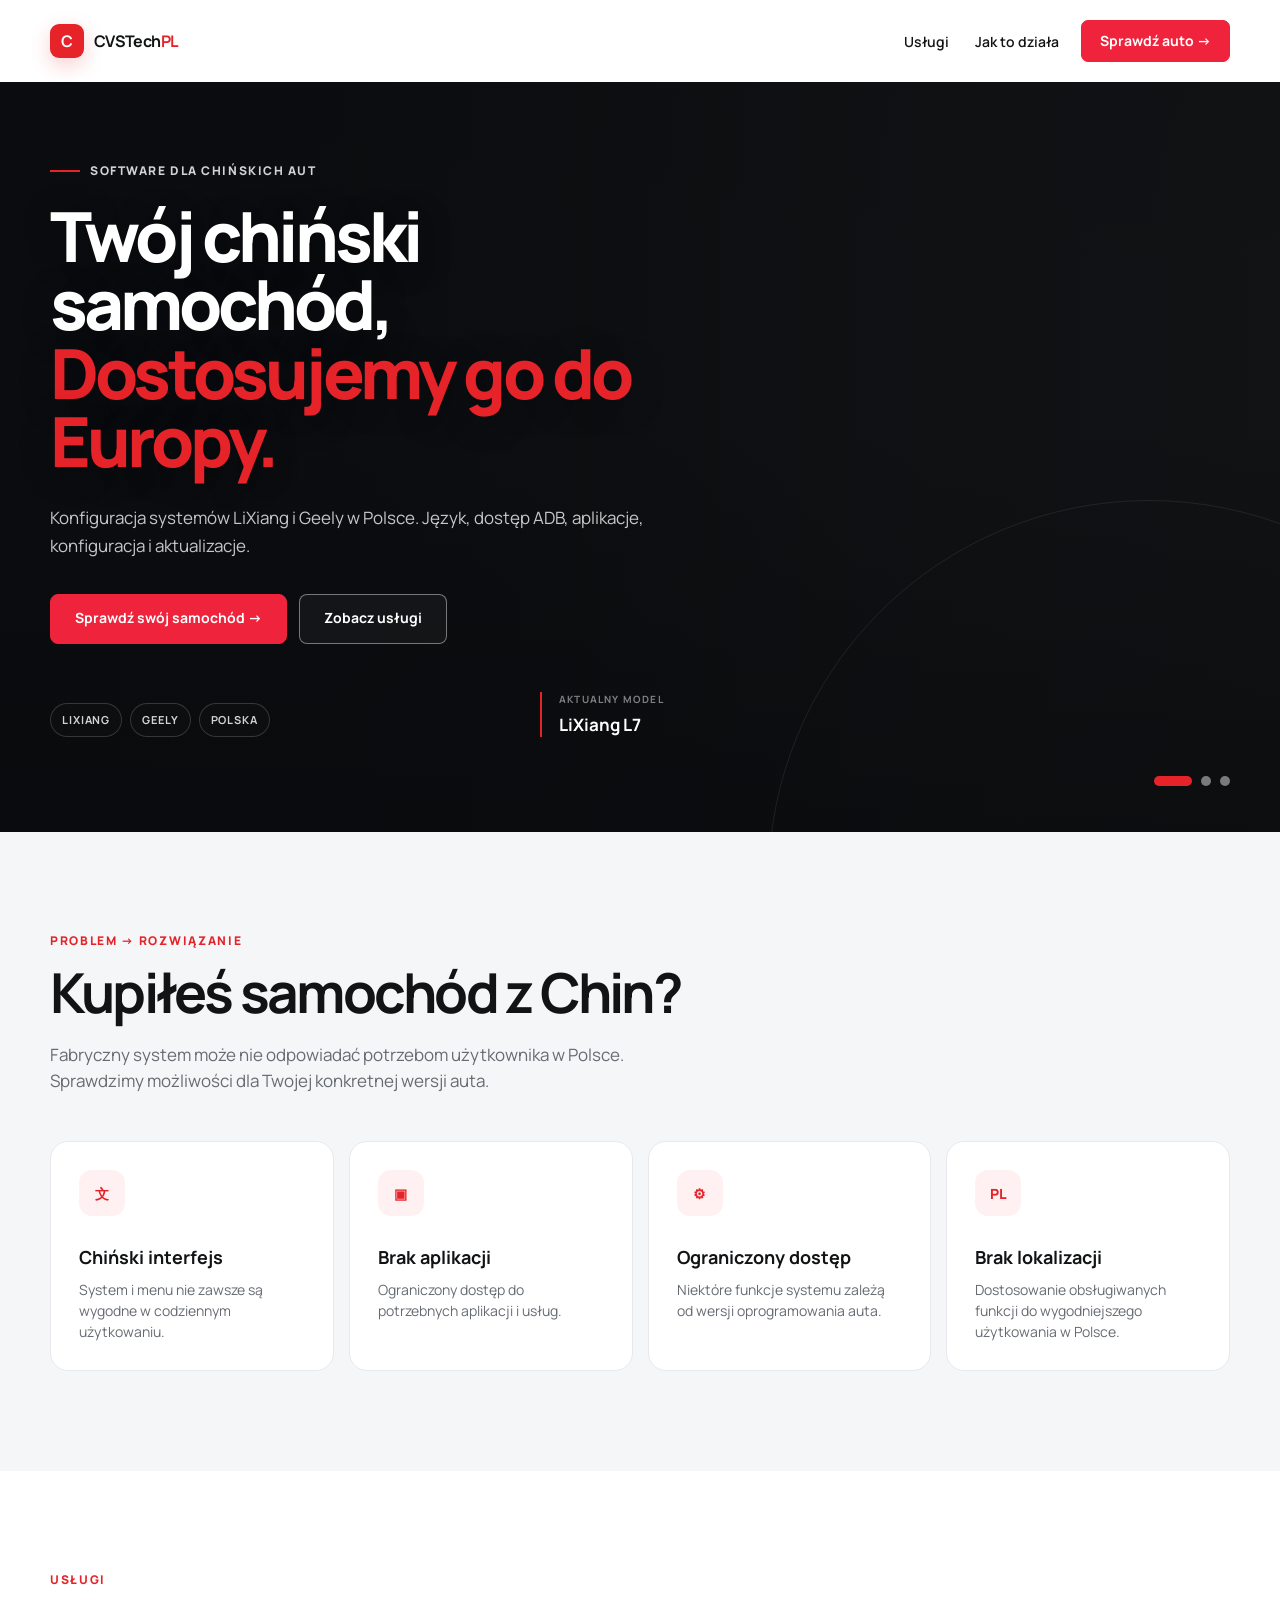
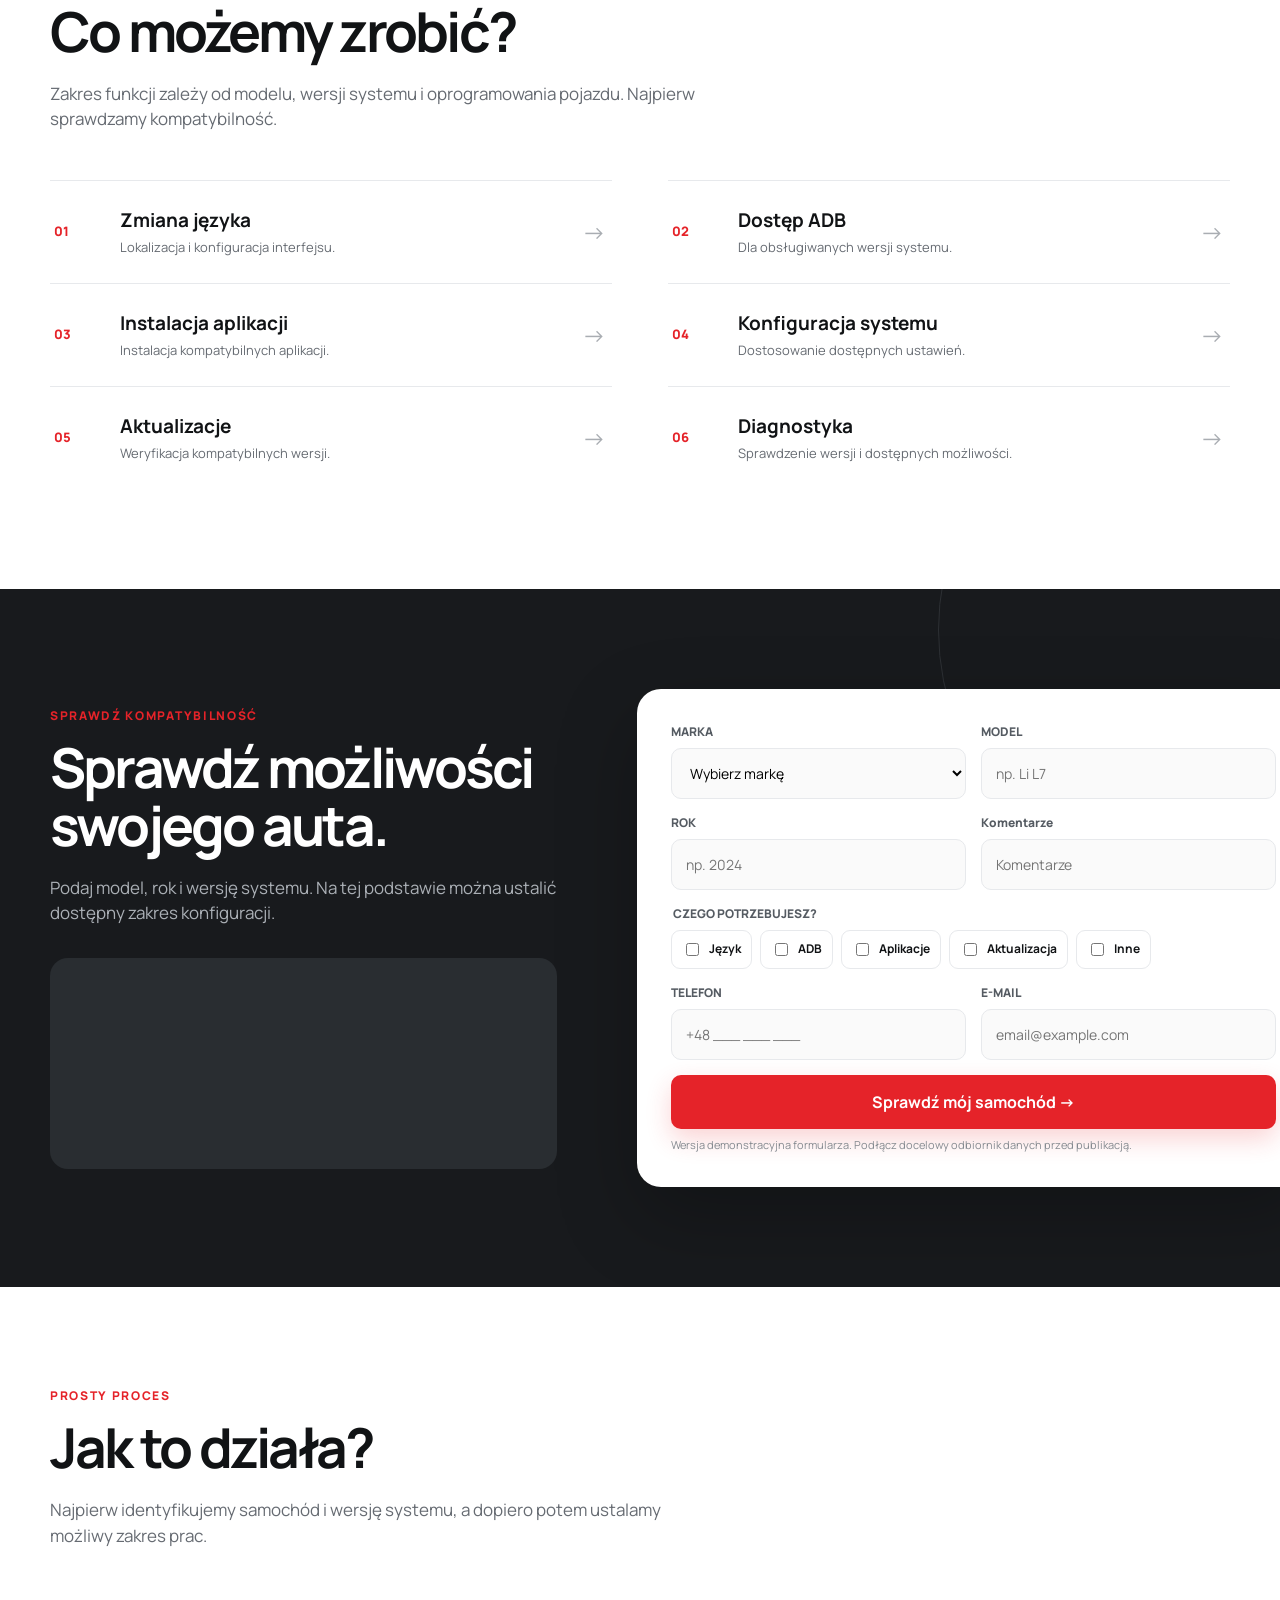
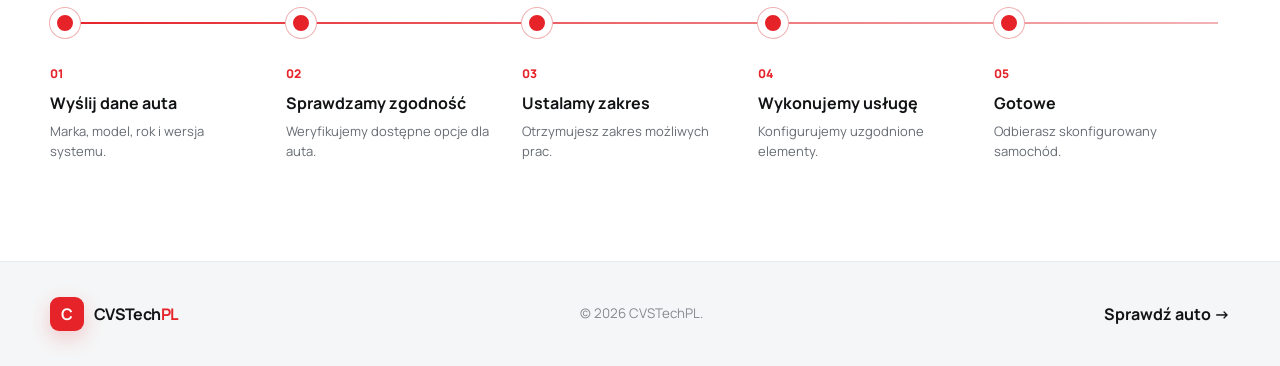
==== commit 3116f5a4: "Update website text" ====
--- a/index.html
+++ b/index.html
@@ -1321,7 +1321,7 @@
               <input
                 type="text"
                 name="system-version"
-                placeholder="Jeśli chcesz coś dodać lub masz inną sprawę, napisz tutaj"
+                placeholder="Komentarze"
               >
 
 
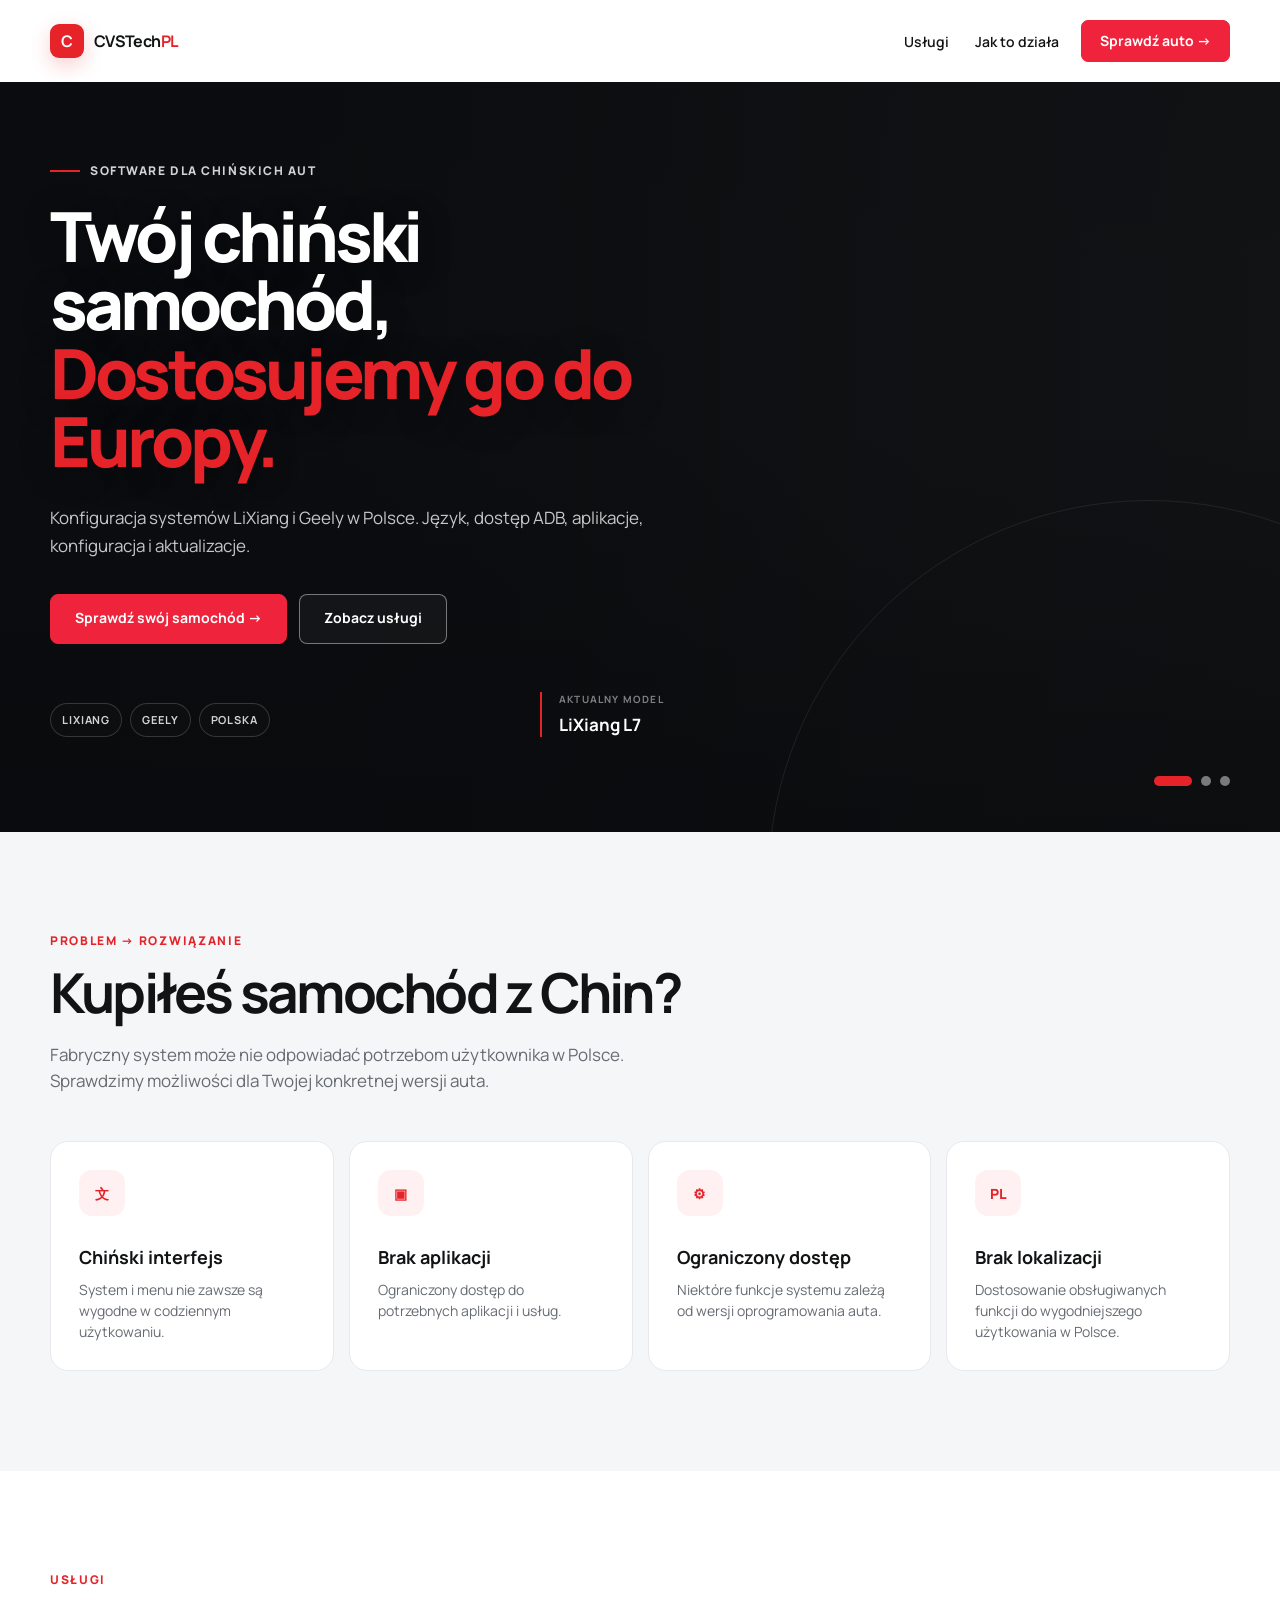
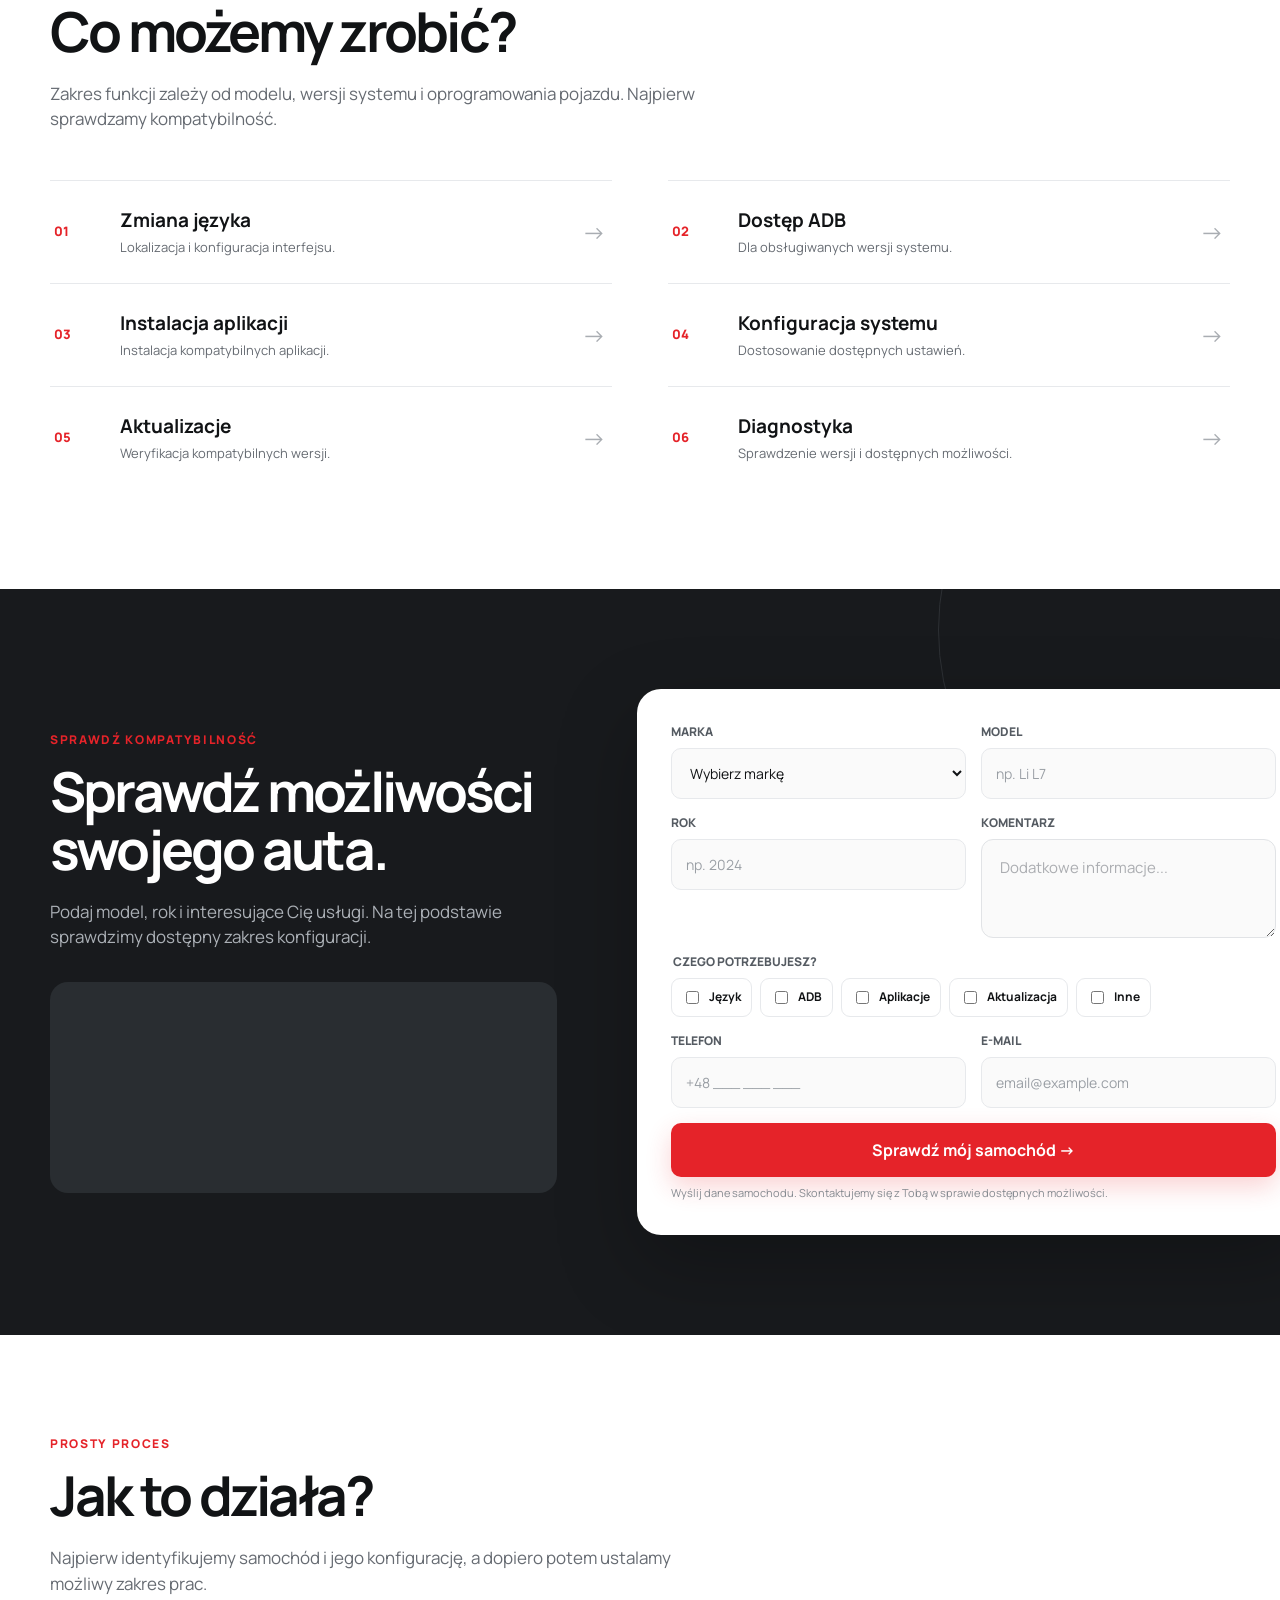
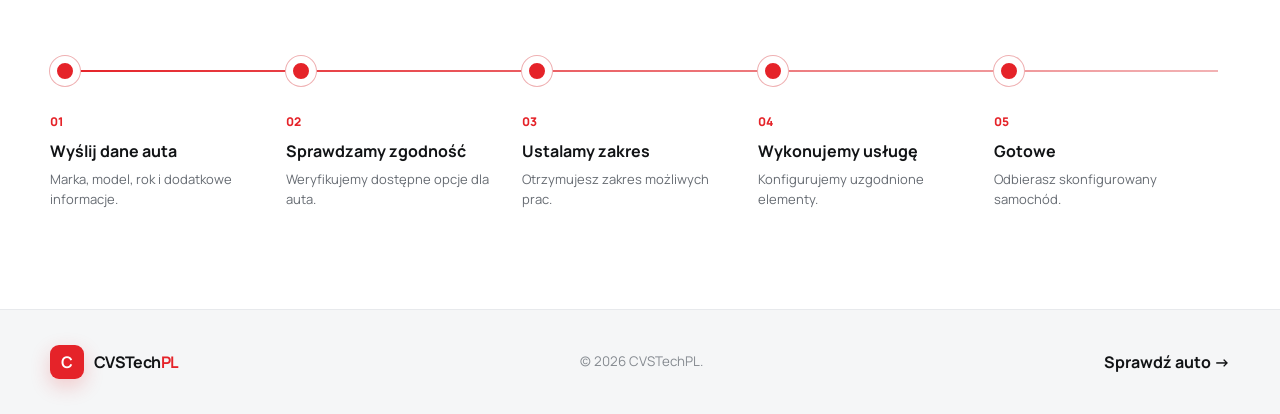
==== commit b3ca8c93: "Connect contact form to Formspree" ====
--- a/index.html
+++ b/index.html
@@ -41,7 +41,6 @@
 
   <!-- =====================================================
        BUTTON / NAVIGATION FIX
-       Оставляем здесь, чтобы не ломать существующий style.css
   ====================================================== -->
 
   <style>
@@ -135,7 +134,7 @@
 
 
     /* =====================================================
-       NEW CTA BUTTON
+       CTA BUTTON
     ====================================================== */
 
     .cv-button {
@@ -298,6 +297,121 @@
 
 
     /* =====================================================
+       COMMENT FIELD
+    ====================================================== */
+
+    .lead-form textarea {
+      box-sizing: border-box;
+
+      display: block;
+
+      width: 100%;
+      min-height: 62px;
+
+      padding: 17px 18px;
+
+      border: 1px solid #e1e3e6;
+      border-radius: 12px;
+
+      outline: none;
+
+      background: #fafafa;
+      color: #16191c;
+
+      font-family: inherit;
+      font-size: 15px;
+      line-height: 1.4;
+
+      resize: vertical;
+
+      transition:
+        border-color 0.2s ease,
+        background-color 0.2s ease,
+        box-shadow 0.2s ease;
+    }
+
+
+    .lead-form textarea::placeholder {
+      color: #abadb1;
+    }
+
+
+    .lead-form textarea:focus {
+      border-color: #ef233c;
+
+      background: #ffffff;
+
+      box-shadow:
+        0 0 0 3px
+        rgba(239, 35, 60, 0.08);
+    }
+
+
+    /* =====================================================
+       FORM MESSAGES
+    ====================================================== */
+
+    .form-message {
+      box-sizing: border-box;
+
+      width: 100%;
+
+      margin-top: 16px;
+      padding: 14px 16px;
+
+      border-radius: 10px;
+
+      font-size: 13px;
+      line-height: 1.5;
+    }
+
+
+    .form-message[hidden] {
+      display: none;
+    }
+
+
+    .form-message strong {
+      display: block;
+
+      margin-bottom: 3px;
+    }
+
+
+    .form-message-success {
+      border:
+        1px solid
+        rgba(38, 166, 91, 0.22);
+
+      background:
+        rgba(38, 166, 91, 0.08);
+
+      color: #167743;
+    }
+
+
+    .form-message-error {
+      border:
+        1px solid
+        rgba(239, 35, 60, 0.22);
+
+      background:
+        rgba(239, 35, 60, 0.07);
+
+      color: #bd1428;
+    }
+
+
+    #lead-submit:disabled {
+      opacity: 0.72;
+
+      cursor: wait;
+
+      pointer-events: none;
+    }
+
+
+    /* =====================================================
        FOOTER BUTTON
     ====================================================== */
 
@@ -381,6 +495,11 @@
 
       .mobile-cta .cv-button {
         width: 100%;
+      }
+
+
+      .lead-form textarea {
+        min-height: 90px;
       }
 
     }
@@ -579,8 +698,6 @@
           <div class="hero-actions">
 
 
-            <!-- PRIMARY CTA -->
-
             <button
               class="cv-button"
               type="button"
@@ -590,8 +707,6 @@
             </button>
 
 
-            <!-- SECONDARY CTA -->
-
             <button
               class="cv-button cv-button-secondary"
               type="button"
@@ -611,8 +726,6 @@
           <div class="hero-info">
 
 
-            <!-- BRANDS -->
-
             <div
               class="brand-chips hero-brand-chips"
               aria-label="Obsługiwane marki"
@@ -637,8 +750,6 @@
             </div>
 
 
-            <!-- CURRENT MODEL -->
-
             <div class="hero-current-model">
 
 
@@ -673,8 +784,6 @@
         aria-label="Wybór samochodu"
       >
 
-
-        <!-- L7 -->
 
         <button
           class="hero-carousel-dot is-active"
@@ -685,8 +794,6 @@
         ></button>
 
 
-        <!-- L9 -->
-
         <button
           class="hero-carousel-dot"
           type="button"
@@ -696,8 +803,6 @@
         ></button>
 
 
-        <!-- GEELY -->
-
         <button
           class="hero-carousel-dot"
           type="button"
@@ -728,22 +833,16 @@
       <div class="container">
 
 
-        <!-- SECTION LABEL -->
-
         <p class="section-label">
           Problem → rozwiązanie
         </p>
 
 
-        <!-- SECTION TITLE -->
-
         <h2>
           Kupiłeś samochód z Chin?
         </h2>
 
 
-        <!-- SECTION DESCRIPTION -->
-
         <p class="section-intro">
 
           Fabryczny system może nie odpowiadać potrzebom
@@ -752,8 +851,6 @@
 
         </p>
 
-
-        <!-- PROBLEMS GRID -->
 
         <div class="problem-grid">
 
@@ -884,22 +981,16 @@
       <div class="container">
 
 
-        <!-- SECTION LABEL -->
-
         <p class="section-label">
           Usługi
         </p>
 
 
-        <!-- TITLE -->
-
         <h2>
           Co możemy zrobić?
         </h2>
 
 
-        <!-- INTRO -->
-
         <p class="section-intro">
 
           Zakres funkcji zależy od modelu,
@@ -909,8 +1000,6 @@
 
         </p>
 
-
-        <!-- SERVICES -->
 
         <div class="services-grid">
 
@@ -1161,27 +1250,21 @@
         <div>
 
 
-          <!-- LABEL -->
-
           <p class="section-label">
             Sprawdź kompatybilność
           </p>
 
 
-          <!-- TITLE -->
-
           <h2>
             Sprawdź możliwości swojego auta.
           </h2>
 
 
-          <!-- DESCRIPTION -->
-
           <p class="section-intro">
 
-            Podaj model, rok i wersję systemu.
-
-            Na tej podstawie można ustalić
+            Podaj model, rok i interesujące Cię usługi.
+
+            Na tej podstawie sprawdzimy
             dostępny zakres konfiguracji.
 
           </p>
@@ -1189,24 +1272,40 @@
 
           <!-- CAR IMAGE -->
 
-         <figure
-  class="car-photo car-photo-geely"
-  role="img"
-  aria-label="Geely EX5"
-></figure>
+          <figure
+            class="car-photo car-photo-geely"
+            role="img"
+            aria-label="Geely EX5"
+          ></figure>
 
 
         </div>
 
 
         <!-- =============================================
-             FORM
+             REAL FORMSPREE FORM
         ============================================== -->
 
         <form
           class="lead-form"
           id="lead-form"
+          action="https://formspree.io/f/meaqjpez"
+          method="POST"
         >
+
+
+          <input
+            type="hidden"
+            name="subject"
+            value="Nowe zgłoszenie CVSTechPL"
+          >
+
+
+          <input
+            type="hidden"
+            name="source"
+            value="CVSTechPL website"
+          >
 
 
           <div class="form-grid">
@@ -1307,22 +1406,22 @@
 
 
             <!-- =========================================
-                 SYSTEM VERSION
+                 COMMENT
             ========================================== -->
 
             <label>
 
 
               <span>
-                Komentarze
+                KOMENTARZ
               </span>
 
 
-              <input
-                type="text"
-                name="system-version"
-                placeholder="Komentarze"
-              >
+              <textarea
+                name="message"
+                placeholder="Dodatkowe informacje..."
+                rows="3"
+              ></textarea>
 
 
             </label>
@@ -1343,74 +1442,64 @@
               <div class="checkboxes">
 
 
-                <!-- LANGUAGE -->
-
                 <label>
 
                   <input
                     type="checkbox"
                     name="services"
-                    value="language"
+                    value="Język"
                   >
 
                   Język
 
                 </label>
 
-
-                <!-- ADB -->
 
                 <label>
 
                   <input
                     type="checkbox"
                     name="services"
-                    value="adb"
+                    value="ADB"
                   >
 
                   ADB
 
                 </label>
 
-
-                <!-- APPLICATIONS -->
 
                 <label>
 
                   <input
                     type="checkbox"
                     name="services"
-                    value="apps"
+                    value="Aplikacje"
                   >
 
                   Aplikacje
 
                 </label>
 
-
-                <!-- UPDATE -->
 
                 <label>
 
                   <input
                     type="checkbox"
                     name="services"
-                    value="update"
+                    value="Aktualizacja"
                   >
 
                   Aktualizacja
 
                 </label>
 
-
-                <!-- OTHER -->
 
                 <label>
 
                   <input
                     type="checkbox"
                     name="services"
-                    value="other"
+                    value="Inne"
                   >
 
                   Inne
@@ -1461,6 +1550,7 @@
               <input
                 type="email"
                 name="email"
+                required
                 placeholder="email@example.com"
               >
 
@@ -1477,6 +1567,7 @@
 
               <button
                 class="button button-full"
+                id="lead-submit"
                 type="submit"
               >
                 Sprawdź mój samochód →
@@ -1485,24 +1576,54 @@
 
               <p class="form-note">
 
-                Wersja demonstracyjna formularza.
-
-                Podłącz docelowy odbiornik danych
-                przed publikacją.
+                Wyślij dane samochodu.
+
+                Skontaktujemy się z Tobą
+                w sprawie dostępnych możliwości.
 
               </p>
 
 
-              <p
-                class="form-success"
+              <!-- SUCCESS -->
+
+              <div
+                class="form-message form-message-success"
                 id="form-success"
                 role="status"
+                aria-live="polite"
                 hidden
               >
 
-                ✓ Formularz został poprawnie sprawdzony.
-
-              </p>
+                <strong>
+                  ✓ Zgłoszenie zostało wysłane!
+                </strong>
+
+                <span>
+                  Dziękujemy. Skontaktujemy się z Tobą.
+                </span>
+
+              </div>
+
+
+              <!-- ERROR -->
+
+              <div
+                class="form-message form-message-error"
+                id="form-error"
+                role="alert"
+                aria-live="assertive"
+                hidden
+              >
+
+                <strong>
+                  Nie udało się wysłać zgłoszenia.
+                </strong>
+
+                <span>
+                  Spróbuj ponownie za chwilę.
+                </span>
+
+              </div>
 
 
             </div>
@@ -1533,32 +1654,24 @@
       <div class="container">
 
 
-        <!-- LABEL -->
-
         <p class="section-label">
           Prosty proces
         </p>
 
 
-        <!-- TITLE -->
-
         <h2>
           Jak to działa?
         </h2>
 
 
-        <!-- DESCRIPTION -->
-
         <p class="section-intro">
 
           Najpierw identyfikujemy samochód
-          i wersję systemu, a dopiero potem
+          i jego konfigurację, a dopiero potem
           ustalamy możliwy zakres prac.
 
         </p>
 
-
-        <!-- STEPS -->
 
         <div class="steps">
 
@@ -1584,7 +1697,7 @@
 
 
             <p>
-              Marka, model, rok i wersja systemu.
+              Marka, model, rok i dodatkowe informacje.
             </p>
 
 
@@ -1724,8 +1837,6 @@
 
     <div class="container footer-inner">
 
-
-      <!-- BRAND -->
 
       <button
         class="brand brand-button"
@@ -1748,14 +1859,10 @@
       </button>
 
 
-      <!-- COPYRIGHT -->
-
       <small>
         © 2026 CVSTechPL.
       </small>
 
-
-      <!-- FOOTER CTA -->
 
       <button
         class="footer-button"
@@ -1799,7 +1906,7 @@
 
 
   <!-- =====================================================
-       NAVIGATION FIX
+       NAVIGATION + REAL FORMSPREE SUBMISSION
   ====================================================== -->
 
   <script>
@@ -1808,13 +1915,6 @@
      * =====================================================
      * SMOOTH NAVIGATION
      * =====================================================
-     *
-     * Każdy przycisk posiada atrybut:
-     *
-     * data-scroll-target="..."
-     *
-     * Kliknięcie przewija stronę do elementu
-     * posiadającego odpowiednie ID.
      */
 
     const navigationButtons =
@@ -1839,9 +1939,7 @@
 
 
             if (!targetId) {
-
               return;
-
             }
 
 
@@ -1859,7 +1957,6 @@
               );
 
               return;
-
             }
 
 
@@ -1879,13 +1976,8 @@
 
     /*
      * =====================================================
-     * FORM DEMO
+     * REAL FORMSPREE FORM
      * =====================================================
-     *
-     * Formularz pozostaje demonstracyjny.
-     *
-     * Zapobiegamy przeładowaniu strony podczas
-     * testowania formularza lokalnie.
      */
 
     const leadForm =
@@ -1894,19 +1986,35 @@
       );
 
 
+    const leadSubmitButton =
+      document.getElementById(
+        "lead-submit"
+      );
+
+
     const formSuccess =
       document.getElementById(
         "form-success"
       );
 
 
+    const formError =
+      document.getElementById(
+        "form-error"
+      );
+
+
     if (leadForm) {
 
 
       leadForm.addEventListener(
         "submit",
-        function (event) {
-
+        async function (event) {
+
+
+          /*
+           * Stop normal redirect
+           */
 
           event.preventDefault();
 
@@ -1920,7 +2028,6 @@
 
             leadForm.reportValidity();
 
-
             return;
 
 
@@ -1928,14 +2035,200 @@
 
 
           /*
-           * Show demo success message
+           * Hide old status messages
            */
 
           if (formSuccess) {
-
-
-            formSuccess.hidden =
-              false;
+            formSuccess.hidden = true;
+          }
+
+
+          if (formError) {
+            formError.hidden = true;
+          }
+
+
+          /*
+           * Save button text
+           */
+
+          const originalButtonText =
+            leadSubmitButton
+              ? leadSubmitButton.textContent.trim()
+              : "Sprawdź mój samochód →";
+
+
+          /*
+           * Loading state
+           */
+
+          if (leadSubmitButton) {
+
+
+            leadSubmitButton.disabled =
+              true;
+
+
+            leadSubmitButton.textContent =
+              "Wysyłanie...";
+
+
+          }
+
+
+          /*
+           * Collect form fields
+           */
+
+          const formData =
+            new FormData(
+              leadForm
+            );
+
+
+          try {
+
+
+            /*
+             * Send data to Formspree
+             */
+
+            const response =
+              await fetch(
+                leadForm.action,
+                {
+
+                  method:
+                    leadForm.method,
+
+                  body:
+                    formData,
+
+                  headers: {
+
+                    "Accept":
+                      "application/json"
+
+                  }
+
+                }
+              );
+
+
+            /*
+             * Success
+             */
+
+            if (response.ok) {
+
+
+              leadForm.reset();
+
+
+              if (formError) {
+
+                formError.hidden =
+                  true;
+
+              }
+
+
+              if (formSuccess) {
+
+                formSuccess.hidden =
+                  false;
+
+              }
+
+
+              if (leadSubmitButton) {
+
+
+                leadSubmitButton.textContent =
+                  "Zgłoszenie wysłane ✓";
+
+
+              }
+
+
+              window.setTimeout(
+                function () {
+
+
+                  if (leadSubmitButton) {
+
+
+                    leadSubmitButton.disabled =
+                      false;
+
+
+                    leadSubmitButton.textContent =
+                      originalButtonText;
+
+
+                  }
+
+
+                },
+                4000
+              );
+
+
+              return;
+
+
+            }
+
+
+            /*
+             * Server rejected submission
+             */
+
+            throw new Error(
+              "Form submission failed"
+            );
+
+
+          }
+
+
+          catch (error) {
+
+
+            console.error(
+              "CVSTechPL form error:",
+              error
+            );
+
+
+            if (formSuccess) {
+
+              formSuccess.hidden =
+                true;
+
+            }
+
+
+            if (formError) {
+
+              formError.hidden =
+                false;
+
+            }
+
+
+            if (leadSubmitButton) {
+
+
+              leadSubmitButton.disabled =
+                false;
+
+
+              leadSubmitButton.textContent =
+                originalButtonText;
+
+
+            }
 
 
           }
--- a/style.css
+++ b/style.css
@@ -56,7 +56,8 @@
 
 button,
 input,
-select {
+select,
+textarea {
   font: inherit;
 }
 
@@ -223,13 +224,24 @@
     0 10px 26px
     rgba(229, 35, 41, 0.2);
 
-  transition: 0.22s ease;
+  transition:
+    background-color 0.22s ease,
+    transform 0.22s ease,
+    opacity 0.22s ease;
 }
 
 .button:hover {
   background: var(--red-hover);
 
   transform: translateY(-2px);
+}
+
+.button:disabled {
+  opacity: 0.7;
+
+  cursor: wait;
+
+  transform: none;
 }
 
 .button-secondary {
@@ -1042,26 +1054,51 @@
   color: #abb0b6;
 }
 
+
+/* =========================================================
+   GEELY EX5 PHOTO - CHECK CAR SECTION
+========================================================= */
+
 .car-photo {
-  height: 210px;
-
-  margin:
-    34px 0 0;
-
   overflow: hidden;
 
+  width: 100%;
+
+  margin: 34px 0 0;
+
   border-radius: 20px;
 
   background: #2a2d31;
 }
 
-.car-photo img {
+.car-photo.car-photo-geely {
+  position: relative;
+
+  display: block;
+
   width: 100%;
-  height: 100%;
-
-  object-fit: cover;
-
-  opacity: 0.78;
+  height: auto;
+
+  aspect-ratio: 12 / 5;
+
+  margin: 32px 0 0;
+
+  overflow: hidden;
+
+  border-radius: 18px;
+
+  background-color: #292d31;
+
+  background-image:
+    url("https://geely.am/assets/images/c9/c97eac_EX5-model-selection---PC.jpg");
+
+  background-repeat: no-repeat;
+
+  background-position: center center;
+
+  background-size: cover;
+
+  box-shadow: none;
 }
 
 
@@ -1110,7 +1147,8 @@
 }
 
 .lead-form input,
-.lead-form select {
+.lead-form select,
+.lead-form textarea {
   width: 100%;
 
   padding: 14px;
@@ -1125,13 +1163,37 @@
 
   background: #fafafa;
 
+  color: var(--ink);
+
+  font-family: inherit;
   font-size: 14px;
+
+  transition:
+    border-color 0.2s ease,
+    background-color 0.2s ease,
+    box-shadow 0.2s ease;
+}
+
+.lead-form textarea {
+  min-height: 50px;
+
+  line-height: 1.5;
+
+  resize: vertical;
+}
+
+.lead-form input::placeholder,
+.lead-form textarea::placeholder {
+  color: #9a9fa5;
 }
 
 .lead-form input:focus,
-.lead-form select:focus {
+.lead-form select:focus,
+.lead-form textarea:focus {
   border-color:
     var(--red);
+
+  background: var(--white);
 
   box-shadow:
     0 0 0 3px
@@ -1179,6 +1241,18 @@
   font-weight: 700;
 
   cursor: pointer;
+
+  transition:
+    border-color 0.2s ease,
+    background-color 0.2s ease;
+}
+
+.checkboxes label:hover {
+  border-color:
+    rgba(229, 35, 41, 0.35);
+
+  background:
+    rgba(229, 35, 41, 0.03);
 }
 
 .checkboxes input {
@@ -1197,20 +1271,69 @@
   font-size: 11px;
 }
 
-.form-success {
+
+/* =========================================================
+   FORM STATUS
+========================================================= */
+
+.form-message {
+  box-sizing: border-box;
+
+  width: 100%;
+
+  margin-top: 14px;
+  padding: 13px 15px;
+
+  border-radius: 10px;
+
+  font-size: 13px;
+  line-height: 1.5;
+}
+
+.form-message[hidden] {
   display: none;
-
-  margin:
-    10px 0 0;
+}
+
+.form-message strong {
+  display: block;
+
+  margin-bottom: 3px;
+}
+
+.form-message span {
+  display: block;
+}
+
+.form-message-success {
+  border:
+    1px solid
+    rgba(23, 114, 69, 0.20);
+
+  background:
+    rgba(23, 114, 69, 0.07);
 
   color: #177245;
-
-  font-size: 13px;
-  font-weight: 700;
-}
-
-.form-success.is-visible {
-  display: block;
+}
+
+.form-message-error {
+  border:
+    1px solid
+    rgba(229, 35, 41, 0.20);
+
+  background:
+    rgba(229, 35, 41, 0.06);
+
+  color: #b91f25;
+}
+
+#lead-submit:disabled {
+  opacity: 0.7;
+
+  cursor: wait;
+
+  pointer-events: none;
+
+  transform: none;
 }
 
 
@@ -1574,7 +1697,8 @@
     gap: 9px;
   }
 
-  .hero-actions .button {
+  .hero-actions .button,
+  .hero-actions .cv-button {
     width: 100%;
 
     min-height: 50px;
@@ -1650,6 +1774,15 @@
   }
 
 
+  /* CHECK CAR IMAGE */
+
+  .car-photo.car-photo-geely {
+    aspect-ratio: 16 / 9;
+
+    margin-top: 26px;
+  }
+
+
   /* FORM */
 
   .lead-form {
@@ -1665,6 +1798,14 @@
     grid-column: auto;
   }
 
+  .lead-form textarea {
+    min-height: 90px;
+  }
+
+  .checkboxes {
+    gap: 7px;
+  }
+
 
   /* FOOTER */
 
@@ -1689,7 +1830,10 @@
     display: block;
   }
 
-  .mobile-cta .button {
+  .mobile-cta .button,
+  .mobile-cta .cv-button {
+    width: 100%;
+
     box-shadow:
       0 12px 35px
       rgba(229, 35, 41, 0.3);
@@ -1740,36 +1884,4 @@
     transition: none;
   }
 
-}
-/* =========================================================
-   GEELY EX5 PHOTO - CHECK CAR SECTION
-========================================================= */
-
-.car-photo.car-photo-geely {
-  position: relative;
-
-  display: block;
-
-  width: 100%;
-  height: auto;
-  aspect-ratio: 12 / 5;
-
-  margin: 32px 0 0;
-
-  overflow: hidden;
-
-  border-radius: 18px;
-
-  background-color: #292d31;
-
-  background-image:
-    url("https://geely.am/assets/images/c9/c97eac_EX5-model-selection---PC.jpg");
-
-  background-repeat: no-repeat;
-
-  background-position: center center;
-
-  background-size: cover;
-
-  box-shadow: none;
 }
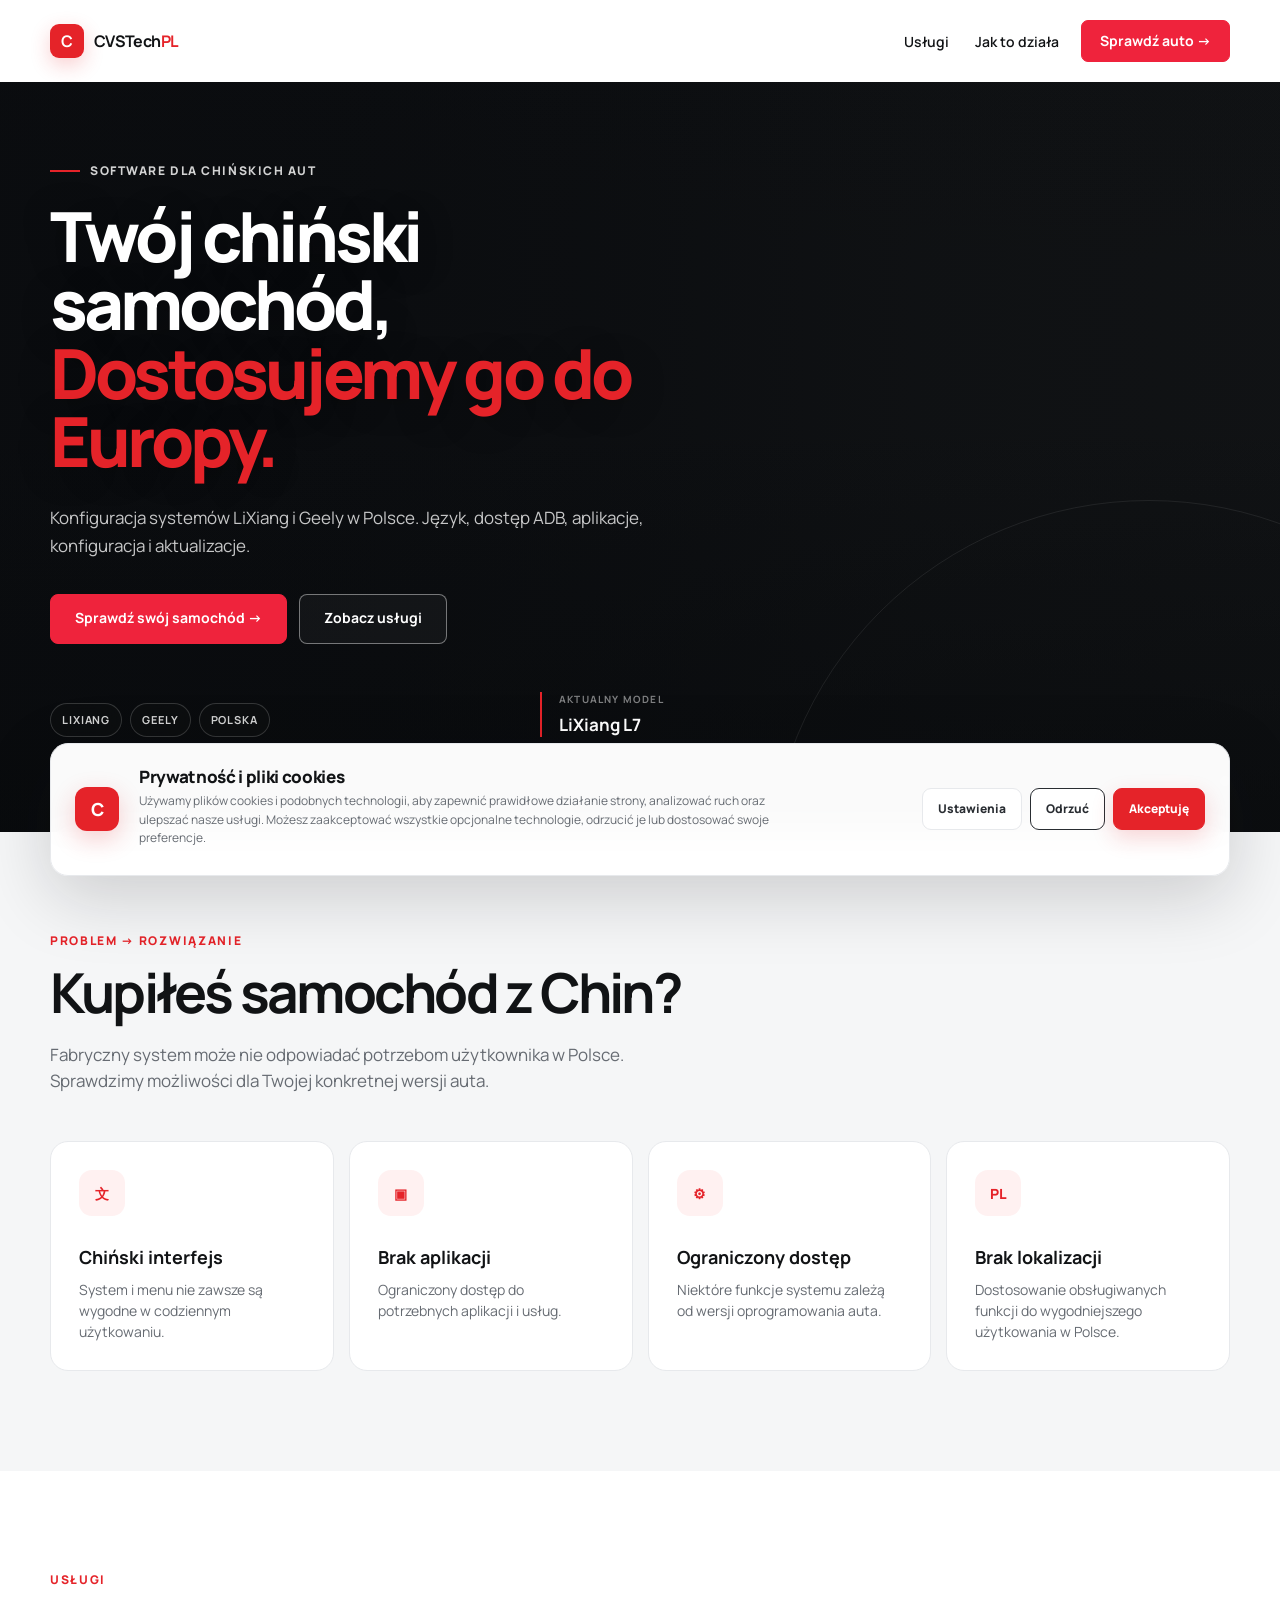
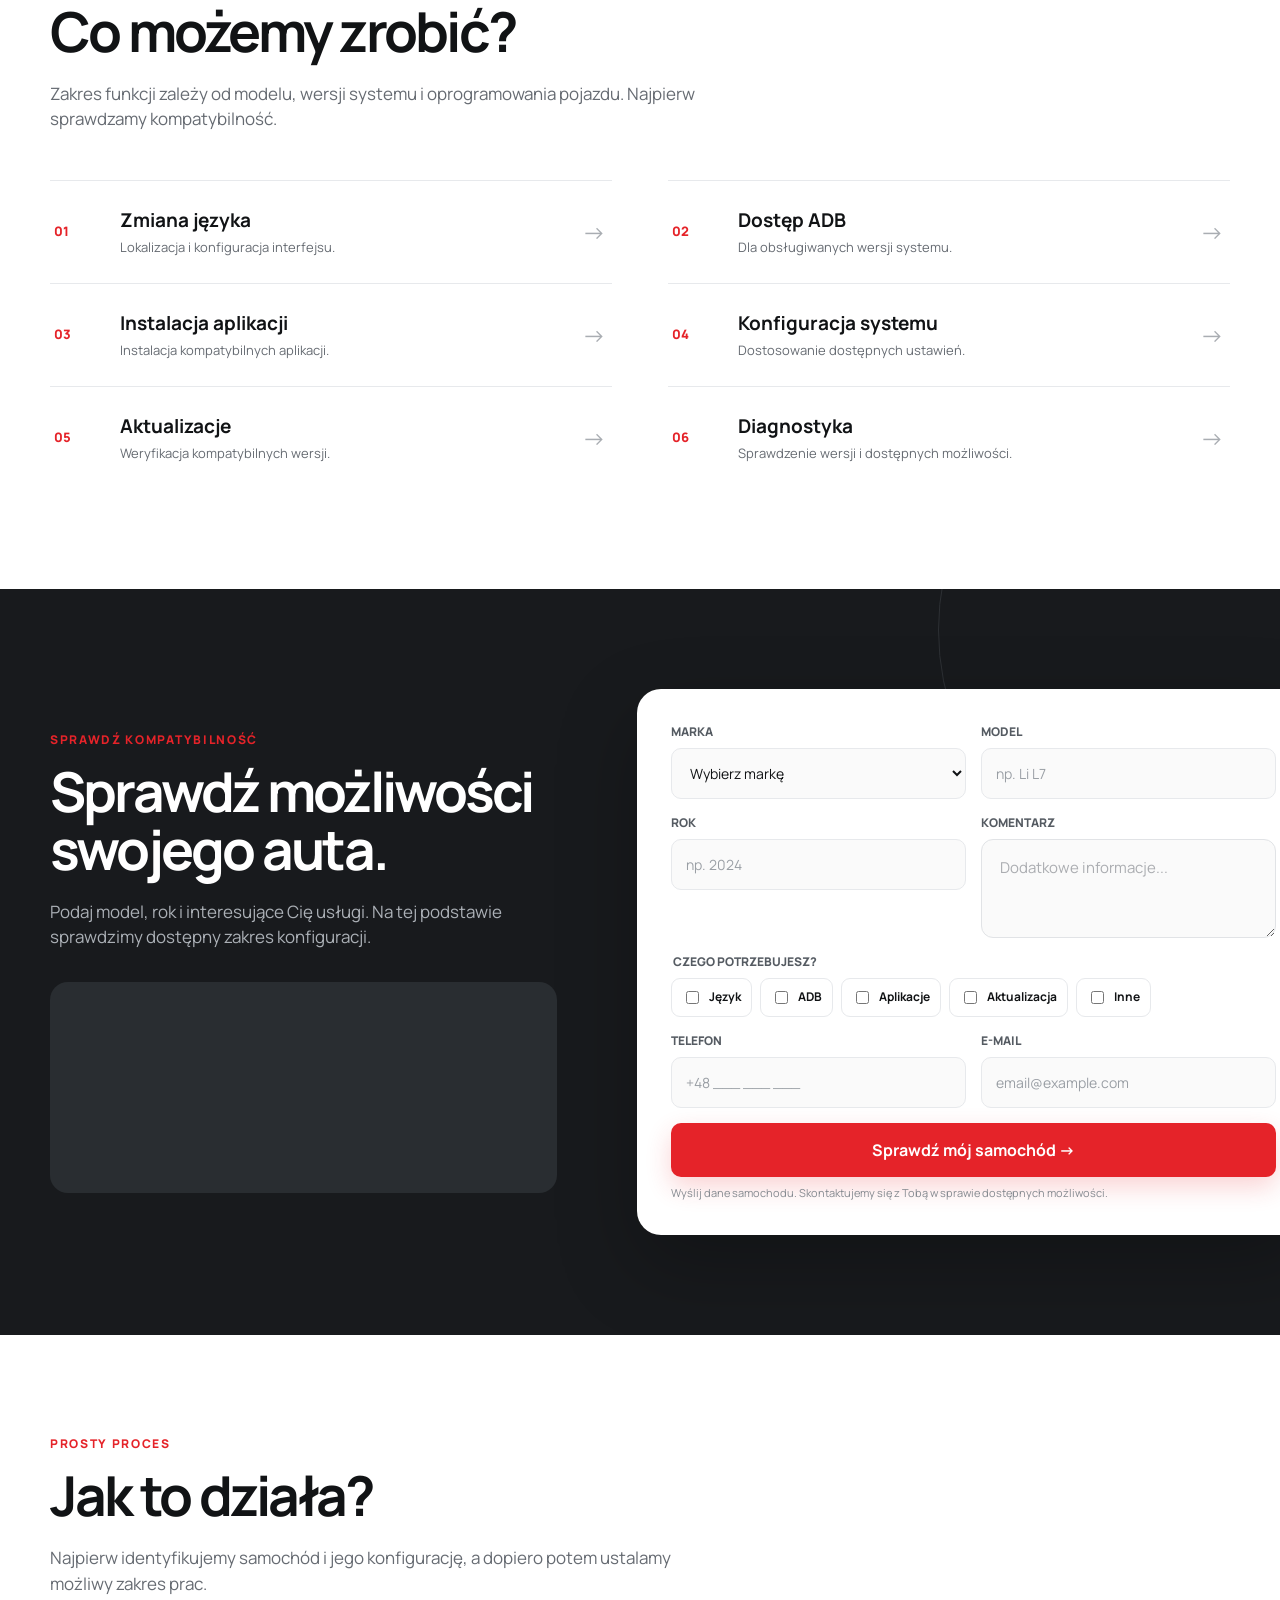
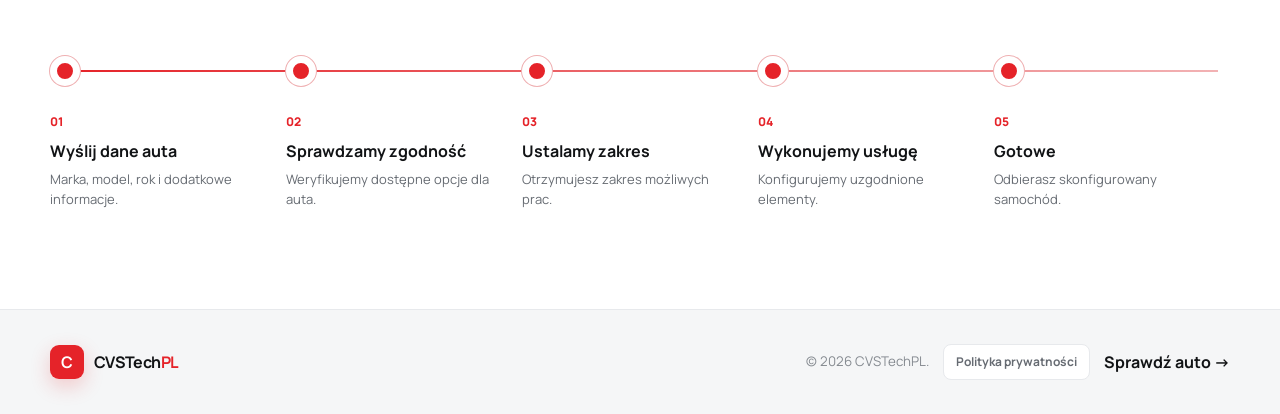
==== commit 7eeda665: "Add privacy policy and cookie consent links" ====
--- a/index.html
+++ b/index.html
@@ -1832,52 +1832,54 @@
        FOOTER
   ====================================================== -->
 
-  <footer class="site-footer">
-
-
-    <div class="container footer-inner">
-
-
-      <button
-        class="brand brand-button"
-        type="button"
-        data-scroll-target="top"
-        aria-label="Przejdź na początek strony"
-      >
-
-
-        <span class="brand-mark">
-          C
-        </span>
-
-
-        <span>
-          CVSTech<span class="text-red">PL</span>
-        </span>
-
-
-      </button>
-
-
-      <small>
-        © 2026 CVSTechPL.
-      </small>
-
-
-      <button
-        class="footer-button"
-        type="button"
-        data-scroll-target="check-car"
-      >
-        Sprawdź auto →
-      </button>
-
-
-    </div>
-
-
-  </footer>
-
+<footer class="site-footer">
+
+  <div class="container footer-inner">
+
+    <!-- BRAND -->
+
+    <button
+      class="brand brand-button"
+      type="button"
+      data-scroll-target="top"
+      aria-label="Przejdź na początek strony"
+    >
+
+      <span class="brand-mark">
+        C
+      </span>
+
+      <span>
+        CVSTech<span class="text-red">PL</span>
+      </span>
+
+    </button>
+
+
+    <!-- CENTER -->
+
+ <div class="footer-center">
+
+  <small>
+    © 2026 CVSTechPL.
+  </small>
+
+  <span id="policy-link-container"></span>
+
+
+    <!-- CTA -->
+
+    <button
+      class="footer-button"
+      type="button"
+      data-scroll-target="check-car"
+    >
+      Sprawdź auto →
+    </button>
+
+  </div>
+
+</footer>
 
   <!-- =====================================================
        MOBILE CTA
@@ -2239,9 +2241,368 @@
 
 
     }
-
+const policyLinkContainer =
+  document.getElementById("policy-link-container");
+
+if (policyLinkContainer) {
+
+  const policyLink =
+    document.createElement("a");
+
+  policyLink.href = "policy/";
+  policyLink.className = "footer-policy";
+  policyLink.textContent = "Polityka prywatności";
+
+  policyLinkContainer.appendChild(policyLink);
+
+
+}
+/*
+ * =====================================================
+ * COOKIE PRIVACY POLICY LINK
+ * =====================================================
+ */
+
+const cookiePolicyLinkContainer =
+  document.getElementById(
+    "cookie-policy-link-container"
+  );
+
+
+if (cookiePolicyLinkContainer) {
+
+
+  const cookiePolicyLink =
+    document.createElement(
+      "a"
+    );
+
+
+  cookiePolicyLink.href =
+    "policy/";
+
+
+  cookiePolicyLink.className =
+    "cookie-policy-link";
+
+
+  cookiePolicyLink.textContent =
+    "Polityka prywatności i cookies";
+
+
+  cookiePolicyLinkContainer.appendChild(
+    cookiePolicyLink
+  );
+
+
+}
+/*
+ * =====================================================
+ * COOKIE MODAL POLICY LINK
+ * =====================================================
+ */
+
+const cookieModalPolicyLinkContainer =
+  document.getElementById(
+    "cookie-modal-policy-link-container"
+  );
+
+
+if (cookieModalPolicyLinkContainer) {
+
+  const cookieModalPolicyLink =
+    document.createElement("a");
+
+  cookieModalPolicyLink.href =
+    "policy/";
+
+  cookieModalPolicyLink.className =
+    "cookie-policy-link";
+
+  cookieModalPolicyLink.textContent =
+    "Polityka prywatności i cookies";
+
+  cookieModalPolicyLinkContainer.appendChild(
+    cookieModalPolicyLink
+  );
+
+}
   </script>
 
+<!-- =====================================================
+     COOKIE CONSENT
+====================================================== -->
+
+<div
+  class="cookie-banner"
+  id="cookie-banner"
+  role="dialog"
+  aria-modal="true"
+  aria-labelledby="cookie-title"
+  aria-describedby="cookie-description"
+  hidden
+>
+
+  <div class="cookie-banner-inner">
+
+    <div class="cookie-icon" aria-hidden="true">
+      C
+    </div>
+
+    <div class="cookie-content">
+
+      <h2 id="cookie-title">
+        Prywatność i pliki cookies
+      </h2>
+
+      <p id="cookie-description">
+        Używamy plików cookies i podobnych technologii,
+        aby zapewnić prawidłowe działanie strony,
+        analizować ruch oraz ulepszać nasze usługi.
+        Możesz zaakceptować wszystkie opcjonalne
+        technologie, odrzucić je lub dostosować
+        swoje preferencje.
+      </p>
+
+      <span id="cookie-policy-link-container"></span>
+
+    </div>
+
+    <div class="cookie-actions">
+
+      <button
+        class="cookie-button cookie-button-settings"
+        id="cookie-settings"
+        type="button"
+      >
+        Ustawienia
+      </button>
+
+      <button
+        class="cookie-button cookie-button-reject"
+        id="cookie-reject"
+        type="button"
+      >
+        Odrzuć
+      </button>
+
+      <button
+        class="cookie-button cookie-button-accept"
+        id="cookie-accept"
+        type="button"
+      >
+        Akceptuję
+      </button>
+
+    </div>
+
+  </div>
+
+</div>
+
+
+<!-- =====================================================
+     COOKIE SETTINGS
+====================================================== -->
+
+<div
+  class="cookie-modal"
+  id="cookie-modal"
+  role="dialog"
+  aria-modal="true"
+  aria-labelledby="cookie-settings-title"
+  hidden
+>
+
+  <div class="cookie-modal-backdrop"></div>
+
+  <div class="cookie-modal-card">
+
+    <div class="cookie-modal-header">
+
+      <div>
+
+        <span class="cookie-modal-label">
+          CVSTechPL
+        </span>
+
+        <h2 id="cookie-settings-title">
+          Ustawienia prywatności
+        </h2>
+
+      </div>
+
+      <button
+        class="cookie-modal-close"
+        id="cookie-modal-close"
+        type="button"
+        aria-label="Zamknij ustawienia cookies"
+      >
+        ×
+      </button>
+
+    </div>
+
+
+    <p class="cookie-modal-intro">
+      Wybierz, na jakie rodzaje plików cookies
+      i podobnych technologii wyrażasz zgodę.
+      Niezbędne technologie są wymagane
+      do prawidłowego działania strony.
+    </p>
+
+
+    <!-- NECESSARY -->
+
+    <div class="cookie-category">
+
+      <div class="cookie-category-content">
+
+        <div class="cookie-category-title">
+
+          <strong>
+            Niezbędne
+          </strong>
+
+          <span class="cookie-always-active">
+            Zawsze aktywne
+          </span>
+
+        </div>
+
+        <p>
+          Technologie wymagane do działania strony
+          oraz zapisania wybranych ustawień prywatności.
+        </p>
+
+      </div>
+
+      <label
+        class="cookie-switch cookie-switch-disabled"
+        aria-label="Niezbędne cookies są zawsze aktywne"
+      >
+
+        <input
+          type="checkbox"
+          checked
+          disabled
+        >
+
+        <span class="cookie-slider"></span>
+
+      </label>
+
+    </div>
+
+
+    <!-- ANALYTICS -->
+
+    <div class="cookie-category">
+
+      <div class="cookie-category-content">
+
+        <div class="cookie-category-title">
+
+          <strong>
+            Analityczne
+          </strong>
+
+        </div>
+
+        <p>
+          Pomagają nam zrozumieć,
+          w jaki sposób użytkownicy korzystają
+          ze strony i które jej elementy
+          można ulepszyć.
+        </p>
+
+      </div>
+
+      <label
+        class="cookie-switch"
+        aria-label="Cookies analityczne"
+      >
+
+        <input
+          id="cookie-analytics"
+          type="checkbox"
+        >
+
+        <span class="cookie-slider"></span>
+
+      </label>
+
+    </div>
+
+
+    <!-- MARKETING -->
+
+    <div class="cookie-category">
+
+      <div class="cookie-category-content">
+
+        <div class="cookie-category-title">
+
+          <strong>
+            Marketingowe
+          </strong>
+
+        </div>
+
+        <p>
+          Mogą być wykorzystywane
+          do pomiaru skuteczności reklam
+          oraz dostosowania komunikacji marketingowej.
+        </p>
+
+      </div>
+
+      <label
+        class="cookie-switch"
+        aria-label="Cookies marketingowe"
+      >
+
+        <input
+          id="cookie-marketing"
+          type="checkbox"
+        >
+
+        <span class="cookie-slider"></span>
+
+      </label>
+
+    </div>
+
+
+    <div class="cookie-modal-footer">
+
+        <span id="cookie-modal-policy-link-container"></span>
+
+      <div class="cookie-modal-actions">
+
+        <button
+          class="cookie-button cookie-button-reject"
+          id="cookie-modal-reject"
+          type="button"
+        >
+          Odrzuć wszystkie
+        </button>
+
+        <button
+          class="cookie-button cookie-button-accept"
+          id="cookie-save"
+          type="button"
+        >
+          Zapisz ustawienia
+        </button>
+
+      </div>
+
+    </div>
+
+  </div>
+
+</div>
 
 </body>
 
--- a/style.css
+++ b/style.css
@@ -1884,4 +1884,557 @@
     transition: none;
   }
 
+}
+/* =========================================================
+   15. COOKIE CONSENT
+========================================================= */
+
+.cookie-banner[hidden],
+.cookie-modal[hidden] {
+  display: none !important;
+}
+
+/* =========================================================
+   COOKIE BANNER
+========================================================= */
+
+.cookie-banner {
+  position: fixed;
+  z-index: 1000;
+
+  right: 24px;
+  bottom: 24px;
+  left: 24px;
+
+  display: flex;
+  justify-content: center;
+
+  pointer-events: none;
+}
+
+.cookie-banner-inner {
+  display: grid;
+
+  width: min(1180px, 100%);
+
+  grid-template-columns:
+    auto 1fr auto;
+
+  gap: 20px;
+
+  align-items: center;
+
+  padding: 22px 24px;
+
+  border: 1px solid var(--border);
+  border-radius: 18px;
+
+  background: rgba(255,255,255,.98);
+
+  color: var(--ink);
+
+  box-shadow:
+    0 20px 70px
+    rgba(17,19,21,.18);
+
+  pointer-events: auto;
+
+  backdrop-filter: blur(18px);
+  -webkit-backdrop-filter: blur(18px);
+}
+
+/* =========================================================
+   COOKIE ICON
+========================================================= */
+
+.cookie-icon {
+  display: grid;
+
+  width: 44px;
+  height: 44px;
+
+  flex-shrink: 0;
+
+  place-items: center;
+
+  border-radius: 12px;
+
+  background: var(--red);
+  color: var(--white);
+
+  font-size: 18px;
+  font-weight: 800;
+
+  box-shadow:
+    0 8px 24px
+    rgba(229,35,41,.22);
+}
+
+/* =========================================================
+   COOKIE CONTENT
+========================================================= */
+
+.cookie-content h2 {
+  margin: 0 0 5px;
+
+  font-size: 17px;
+  font-weight: 800;
+
+  line-height: 1.25;
+  letter-spacing: -.02em;
+}
+
+.cookie-content p {
+  max-width: 650px;
+
+  margin: 0 0 5px;
+
+  color: var(--muted);
+
+  font-size: 12px;
+
+  line-height: 1.55;
+}
+
+.cookie-policy-link {
+  color: var(--red);
+
+  font-size: 12px;
+  font-weight: 700;
+
+  text-decoration: none;
+}
+
+.cookie-policy-link:hover {
+  text-decoration: underline;
+}
+
+/* =========================================================
+   COOKIE ACTIONS
+========================================================= */
+
+.cookie-actions {
+  display: flex;
+  align-items: center;
+
+  gap: 8px;
+}
+
+.cookie-button {
+  appearance: none;
+  -webkit-appearance: none;
+
+  display: inline-flex;
+
+  min-height: 42px;
+
+  align-items: center;
+  justify-content: center;
+
+  padding: 10px 15px;
+
+  border-radius: 9px;
+
+  font-family: inherit;
+  font-size: 12px;
+  font-weight: 800;
+
+  cursor: pointer;
+
+  transition:
+    background-color .2s ease,
+    border-color .2s ease,
+    color .2s ease,
+    transform .2s ease;
+}
+
+.cookie-button:hover {
+  transform: translateY(-1px);
+}
+
+/* SETTINGS */
+
+.cookie-button-settings {
+  border: 1px solid var(--border);
+
+  background: var(--white);
+  color: var(--graphite);
+}
+
+.cookie-button-settings:hover {
+  border-color: #c8cbd0;
+
+  background: var(--surface);
+}
+
+/* REJECT */
+
+.cookie-button-reject {
+  border: 1px solid var(--graphite);
+
+  background: var(--white);
+  color: var(--graphite);
+}
+
+.cookie-button-reject:hover {
+  background: var(--graphite);
+  color: var(--white);
+}
+
+/* ACCEPT */
+
+.cookie-button-accept {
+  border: 1px solid var(--red);
+
+  background: var(--red);
+  color: var(--white);
+
+  box-shadow:
+    0 8px 22px
+    rgba(229,35,41,.18);
+}
+
+.cookie-button-accept:hover {
+  border-color: var(--red-hover);
+  background: var(--red-hover);
+}
+
+/* =========================================================
+   COOKIE MODAL
+========================================================= */
+
+.cookie-modal {
+  position: fixed;
+
+  z-index: 1100;
+
+  inset: 0;
+
+  display: flex;
+
+  align-items: center;
+  justify-content: center;
+
+  padding: 24px;
+}
+
+.cookie-modal-backdrop {
+  position: absolute;
+
+  inset: 0;
+
+  background:
+    rgba(10,12,15,.62);
+
+  backdrop-filter: blur(5px);
+  -webkit-backdrop-filter: blur(5px);
+}
+
+.cookie-modal-card {
+  position: relative;
+  z-index: 1;
+
+  width: min(620px,100%);
+
+  max-height:
+    calc(100vh - 48px);
+
+  overflow-y: auto;
+
+  padding: 30px;
+
+  border: 1px solid var(--border);
+  border-radius: 22px;
+
+  background: var(--white);
+  color: var(--ink);
+
+  box-shadow:
+    0 35px 100px
+    rgba(0,0,0,.32);
+}
+
+/* =========================================================
+   COOKIE MODAL HEADER
+========================================================= */
+
+.cookie-modal-header {
+  display: flex;
+
+  align-items: flex-start;
+  justify-content: space-between;
+
+  gap: 20px;
+
+  margin-bottom: 16px;
+}
+
+.cookie-modal-label {
+  display: block;
+
+  margin-bottom: 6px;
+
+  color: var(--red);
+
+  font-size: 10px;
+  font-weight: 800;
+
+  letter-spacing: .14em;
+
+  text-transform: uppercase;
+}
+
+.cookie-modal-header h2 {
+  margin: 0;
+
+  font-size: 28px;
+
+  line-height: 1.1;
+  letter-spacing: -.04em;
+}
+
+.cookie-modal-close {
+  display: grid;
+
+  width: 38px;
+  height: 38px;
+
+  place-items: center;
+
+  border: 1px solid var(--border);
+  border-radius: 10px;
+
+  background: var(--surface);
+
+  cursor: pointer;
+}
+
+/* =========================================================
+   COOKIE CATEGORY
+========================================================= */
+
+.cookie-category {
+  display: flex;
+
+  align-items: center;
+  justify-content: space-between;
+
+  gap: 24px;
+
+  padding: 20px 0;
+
+  border-top: 1px solid var(--border);
+}
+
+.cookie-category-content {
+  flex: 1;
+}
+
+.cookie-category-title {
+  display: flex;
+
+  align-items: center;
+  flex-wrap: wrap;
+
+  gap: 8px;
+
+  margin-bottom: 5px;
+}
+
+.cookie-category-content p {
+  margin: 0;
+
+  color: var(--muted);
+
+  font-size: 12px;
+
+  line-height: 1.55;
+}
+
+.cookie-always-active {
+  padding: 4px 7px;
+
+  border-radius: 999px;
+
+  background:
+    rgba(23,114,69,.08);
+
+  color: #177245;
+
+  font-size: 9px;
+  font-weight: 800;
+
+  text-transform: uppercase;
+}
+
+/* =========================================================
+   COOKIE SWITCH
+========================================================= */
+
+.cookie-switch {
+  position: relative;
+
+  display: inline-block;
+
+  width: 46px;
+  height: 26px;
+
+  flex-shrink: 0;
+}
+
+.cookie-switch input {
+  opacity: 0;
+}
+
+.cookie-slider {
+  position: absolute;
+
+  inset: 0;
+
+  border-radius: 999px;
+
+  background: #d9dce0;
+}
+
+.cookie-slider::before {
+  position: absolute;
+
+  left: 4px;
+  bottom: 4px;
+
+  width: 18px;
+  height: 18px;
+
+  border-radius: 50%;
+
+  background: var(--white);
+
+  content: "";
+}
+
+.cookie-switch input:checked + .cookie-slider {
+  background: var(--red);
+}
+
+.cookie-switch input:checked + .cookie-slider::before {
+  transform: translateX(20px);
+}
+
+/* =========================================================
+   COOKIE FOOTER
+========================================================= */
+
+.cookie-modal-footer {
+  display: flex;
+
+  align-items: center;
+  justify-content: space-between;
+
+  gap: 18px;
+
+  padding-top: 22px;
+
+  border-top:
+    1px solid var(--border);
+}
+
+.cookie-modal-actions {
+  display: flex;
+  gap: 8px;
+}
+
+/* =========================================================
+   MOBILE
+========================================================= */
+
+@media (max-width:760px) {
+
+  .cookie-banner {
+    left: 12px;
+    right: 12px;
+    bottom: 12px;
+  }
+
+  .cookie-banner-inner {
+    grid-template-columns: auto 1fr;
+
+    gap: 14px;
+
+    padding: 18px;
+  }
+
+  .cookie-actions {
+    display: grid;
+
+    width: 100%;
+
+    grid-template-columns:
+      1fr 1fr;
+
+    grid-column: 1 / -1;
+  }
+
+  .cookie-button-settings {
+    grid-column: 1 / -1;
+  }
+
+  .cookie-button {
+    width: 100%;
+  }
+
+  .cookie-modal {
+    align-items: flex-end;
+
+    padding: 10px;
+  }
+
+  .cookie-modal-card {
+    width: 100%;
+
+    max-height:
+      calc(100vh - 20px);
+
+    padding: 22px;
+
+    border-radius: 20px;
+  }
+
+  .cookie-modal-footer {
+    flex-direction: column;
+    align-items: stretch;
+  }
+
+  .cookie-modal-actions {
+    display: grid;
+
+    grid-template-columns:
+      1fr 1fr;
+  }
+}
+.footer-center {
+  display: flex;
+  align-items: center;
+  gap: 14px;
+}
+
+.footer-policy {
+  display: inline-block;
+
+  padding: 8px 12px;
+
+  border: 1px solid #e7e9ec;
+  border-radius: 8px;
+
+  background: #fff;
+  color: #666b72;
+
+  font-size: 12px;
+  font-weight: 700;
+
+  text-decoration: none;
+}
+
+.footer-policy:hover {
+  border-color: #e52329;
+  color: #e52329;
 }
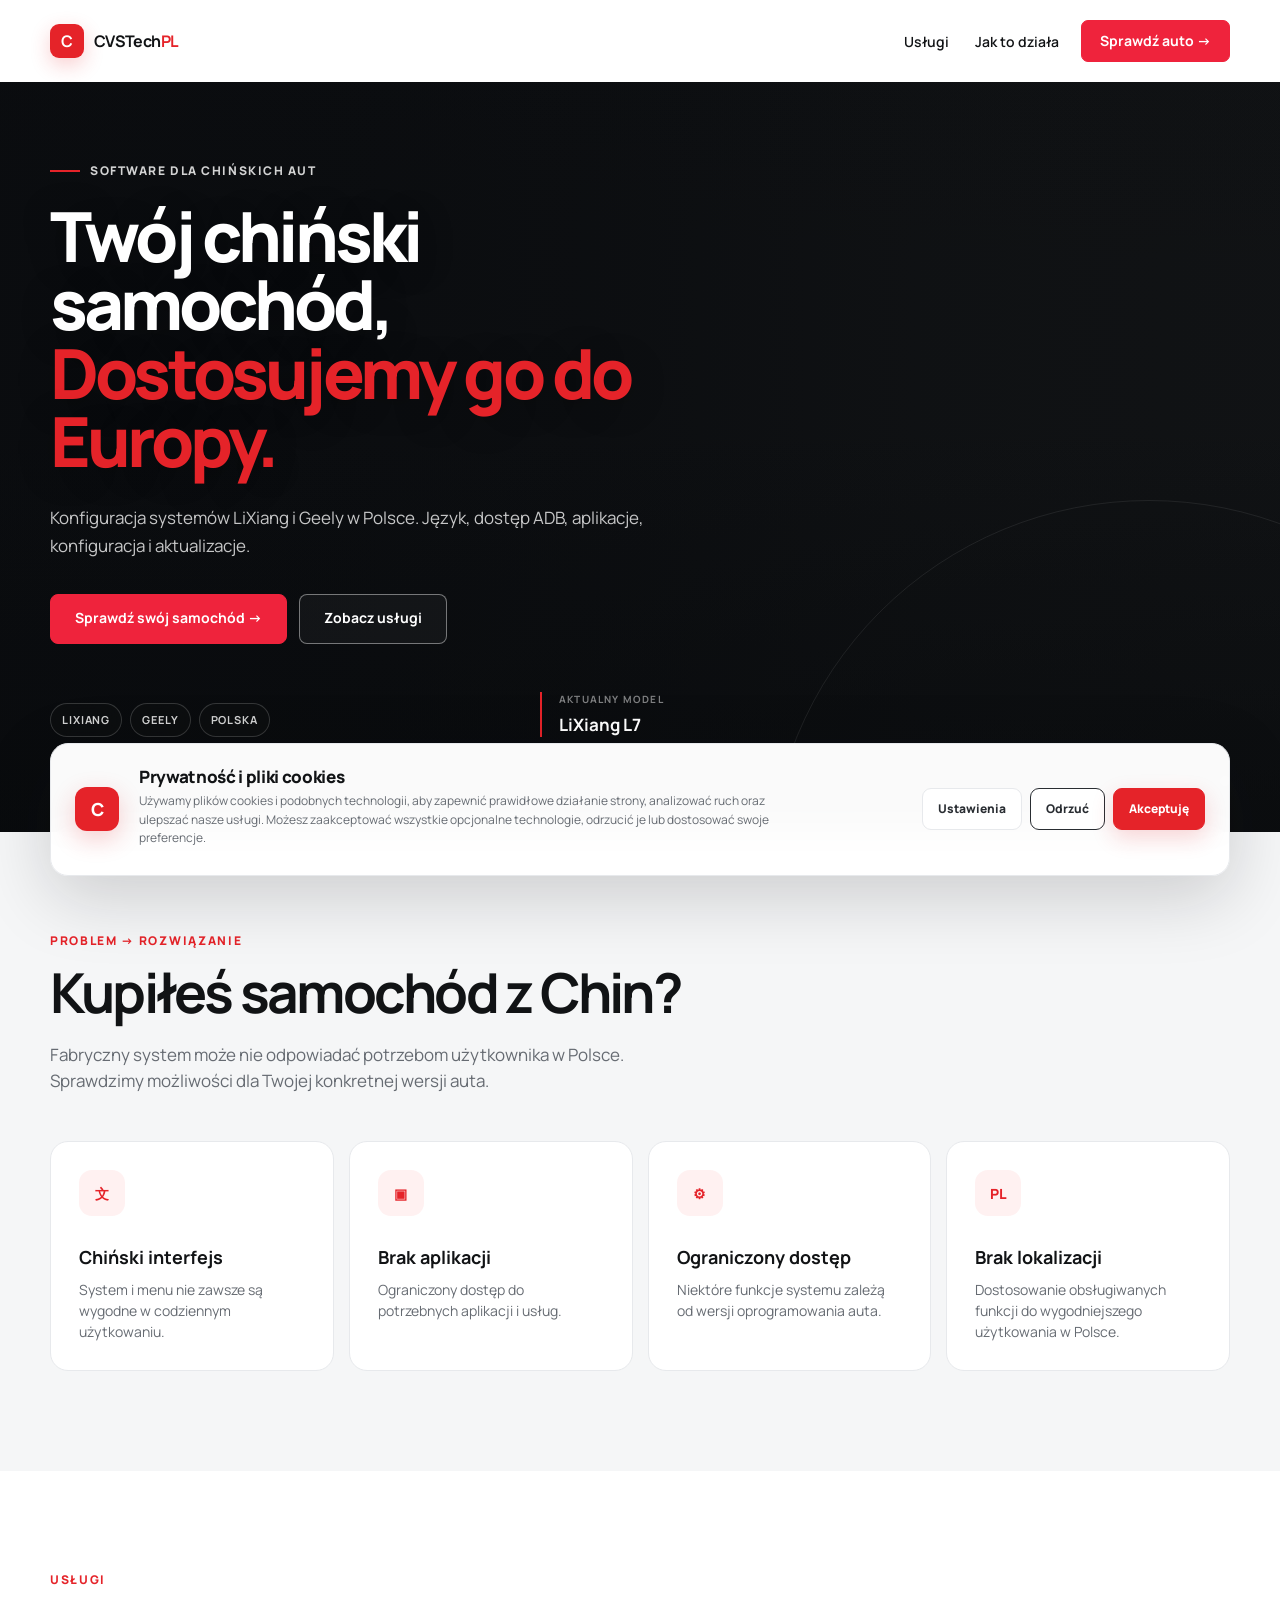
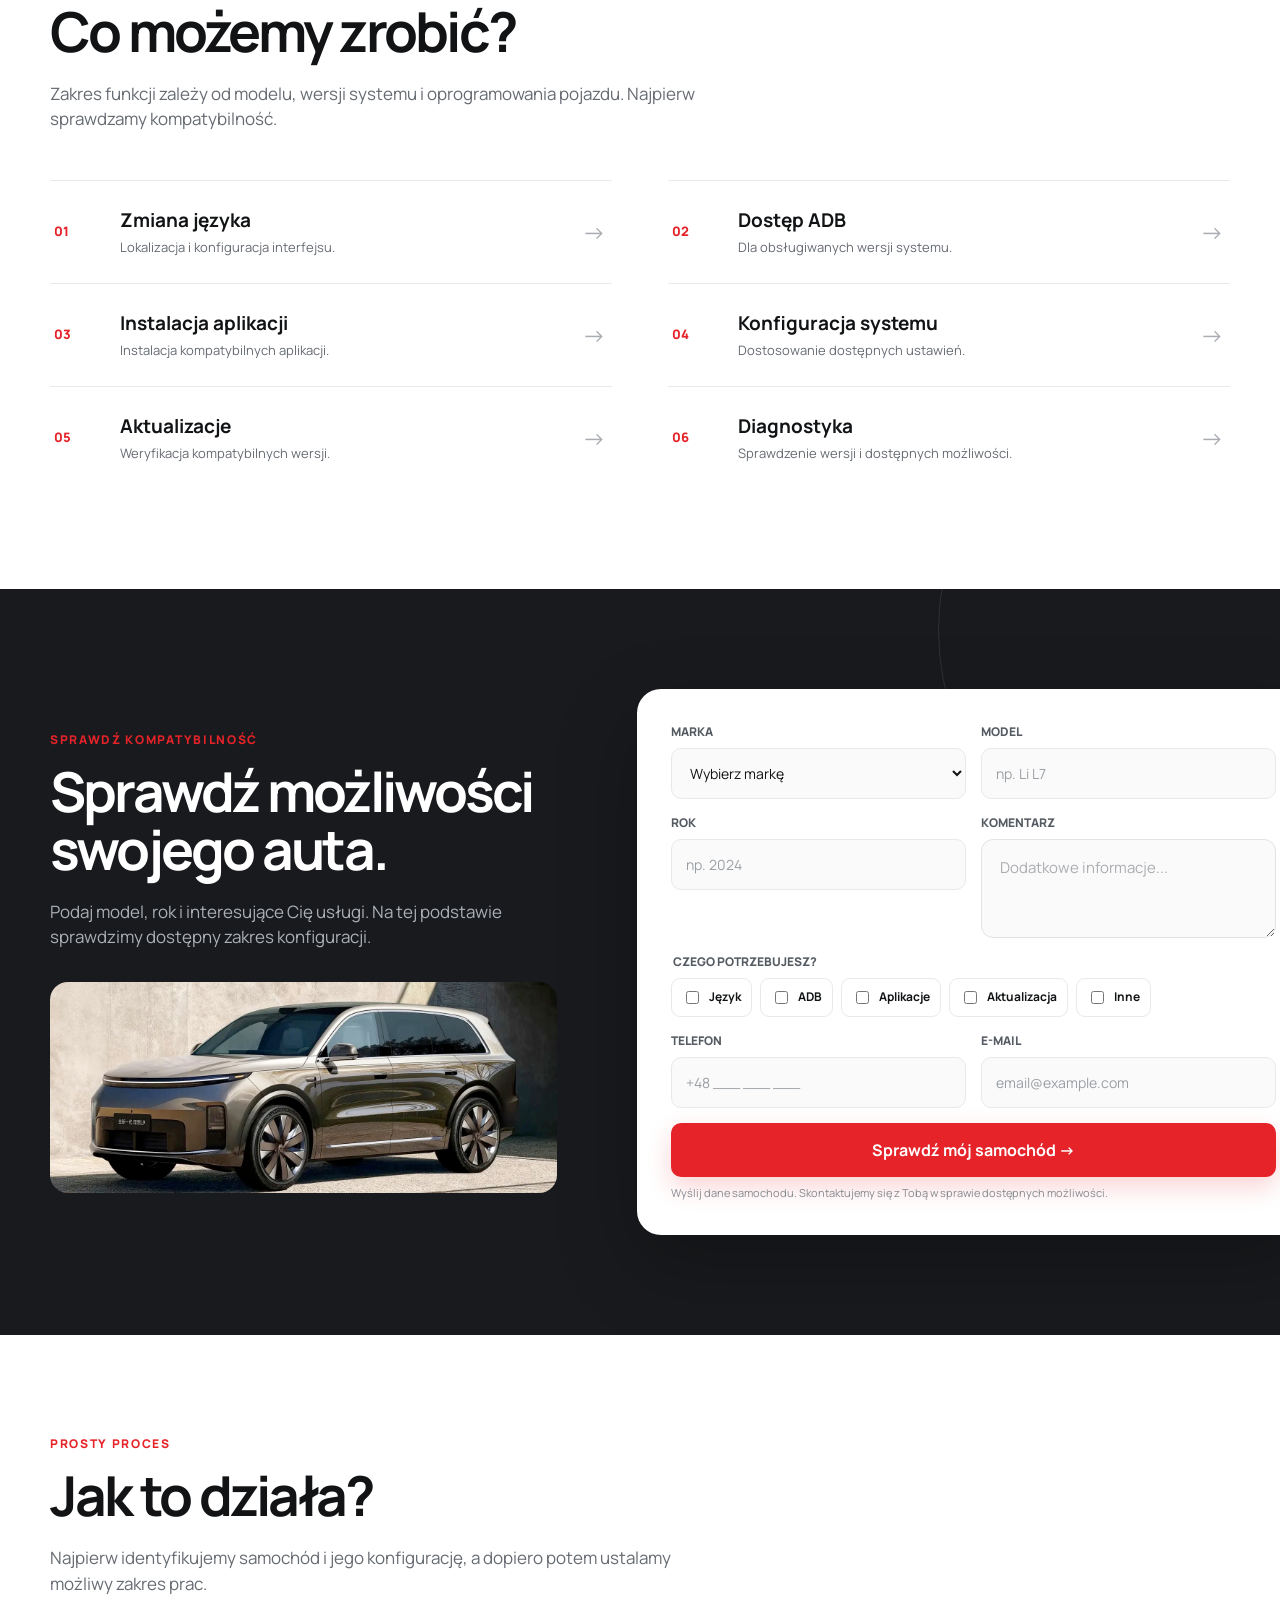
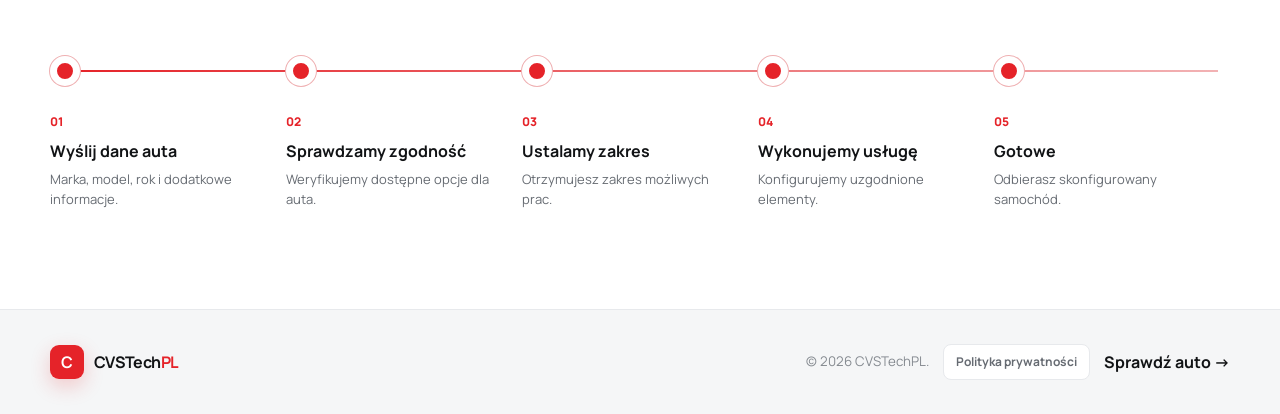
==== commit dc59eadc: "Meta" ====
--- a/index.html
+++ b/index.html
@@ -505,7 +505,23 @@
     }
 
   </style>
-
+  <!-- Meta Pixel Code -->
+  <script>
+  !function(f,b,e,v,n,t,s)
+  {if(f.fbq)return;n=f.fbq=function(){n.callMethod?
+  n.callMethod.apply(n,arguments):n.queue.push(arguments)};
+  if(!f._fbq)f._fbq=n;n.push=n;n.loaded=!0;n.version='2.0';
+  n.queue=[];t=b.createElement(e);t.async=!0;
+  t.src=v;s=b.getElementsByTagName(e)[0];
+  s.parentNode.insertBefore(t,s)}(window, document,'script',
+  'https://connect.facebook.net/en_US/fbevents.js');
+  fbq('init', '4579951078993768');
+  fbq('track', 'PageView');
+  </script>
+  <noscript><img height="1" width="1" style="display:none"
+  src="https://www.facebook.com/tr?id=4579951078993768&ev=PageView&noscript=1"
+/></noscript>
+<!-- End Meta Pixel Code -->
 </head>
 
 
--- a/style.css
+++ b/style.css
@@ -1090,7 +1090,7 @@
   background-color: #292d31;
 
   background-image:
-    url("https://geely.am/assets/images/c9/c97eac_EX5-model-selection---PC.jpg");
+  url("./image/li-auto-l9-00.webp");
 
   background-repeat: no-repeat;
 
